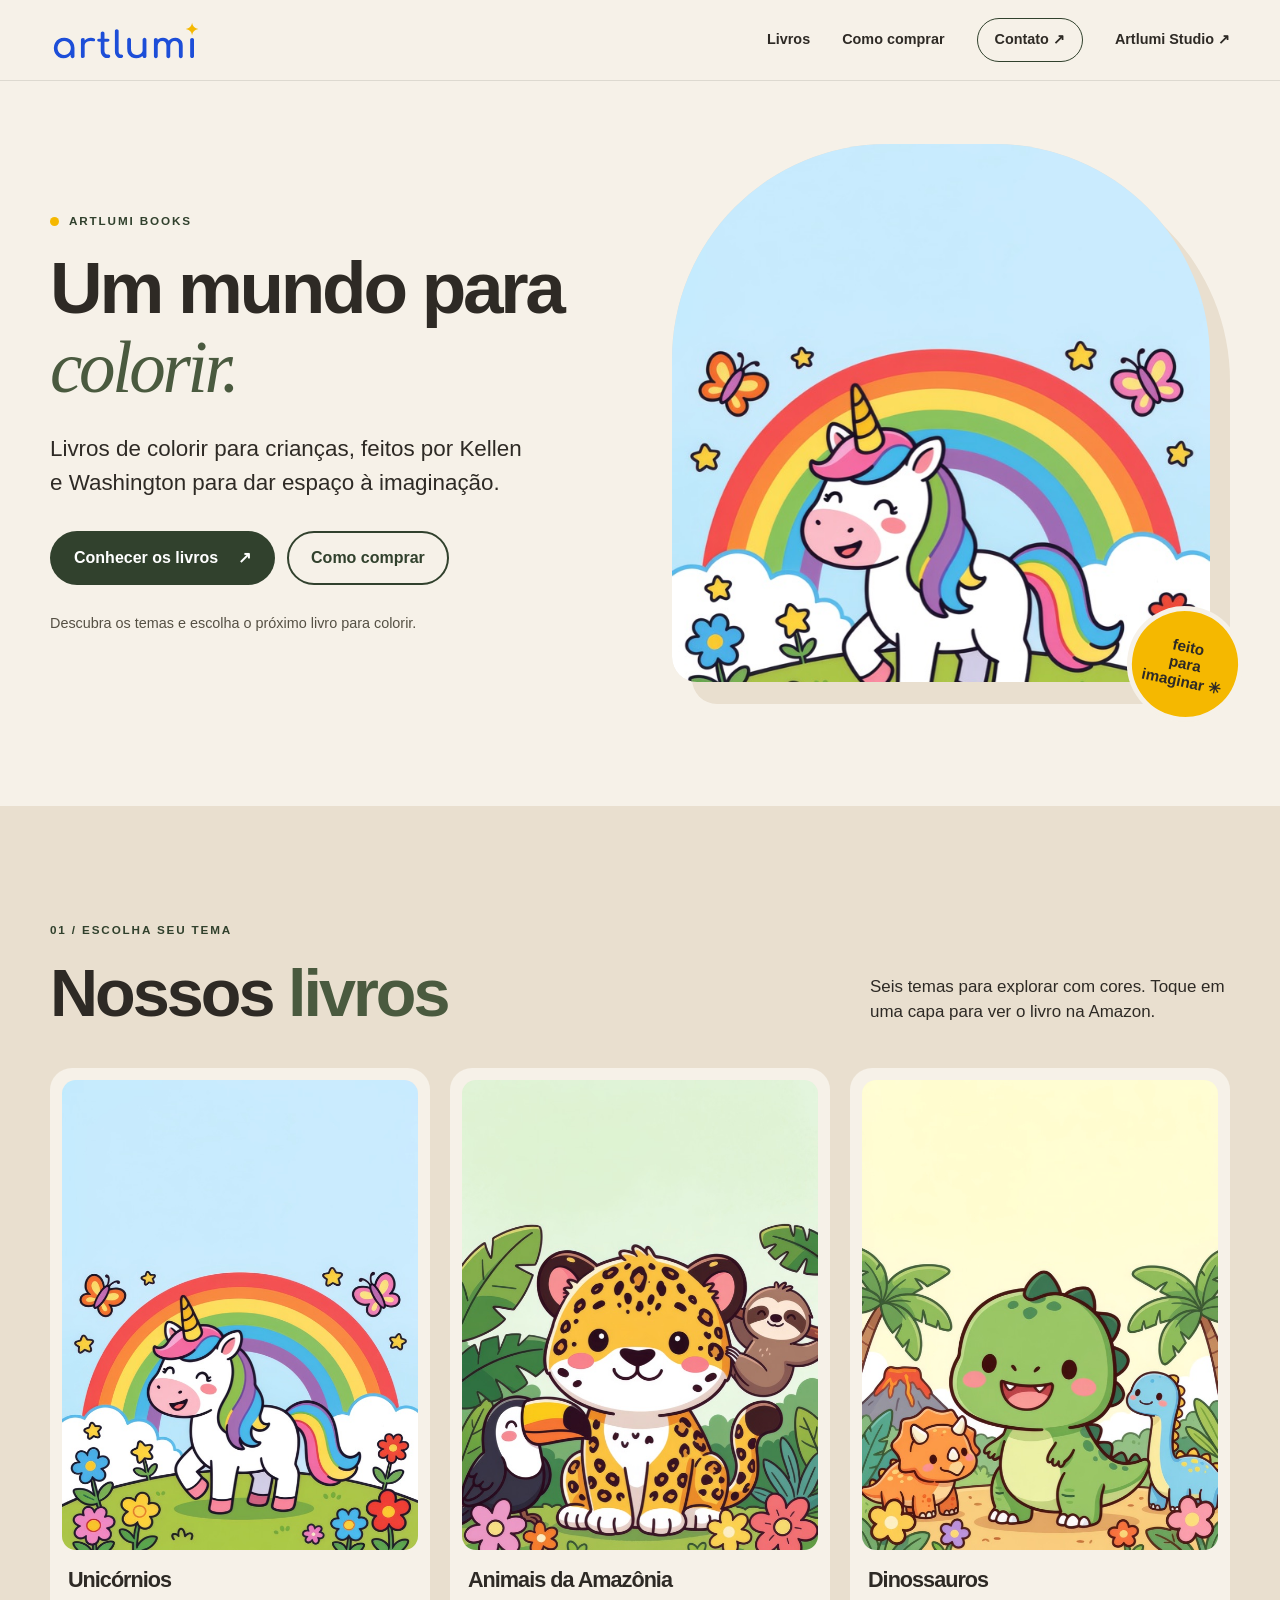
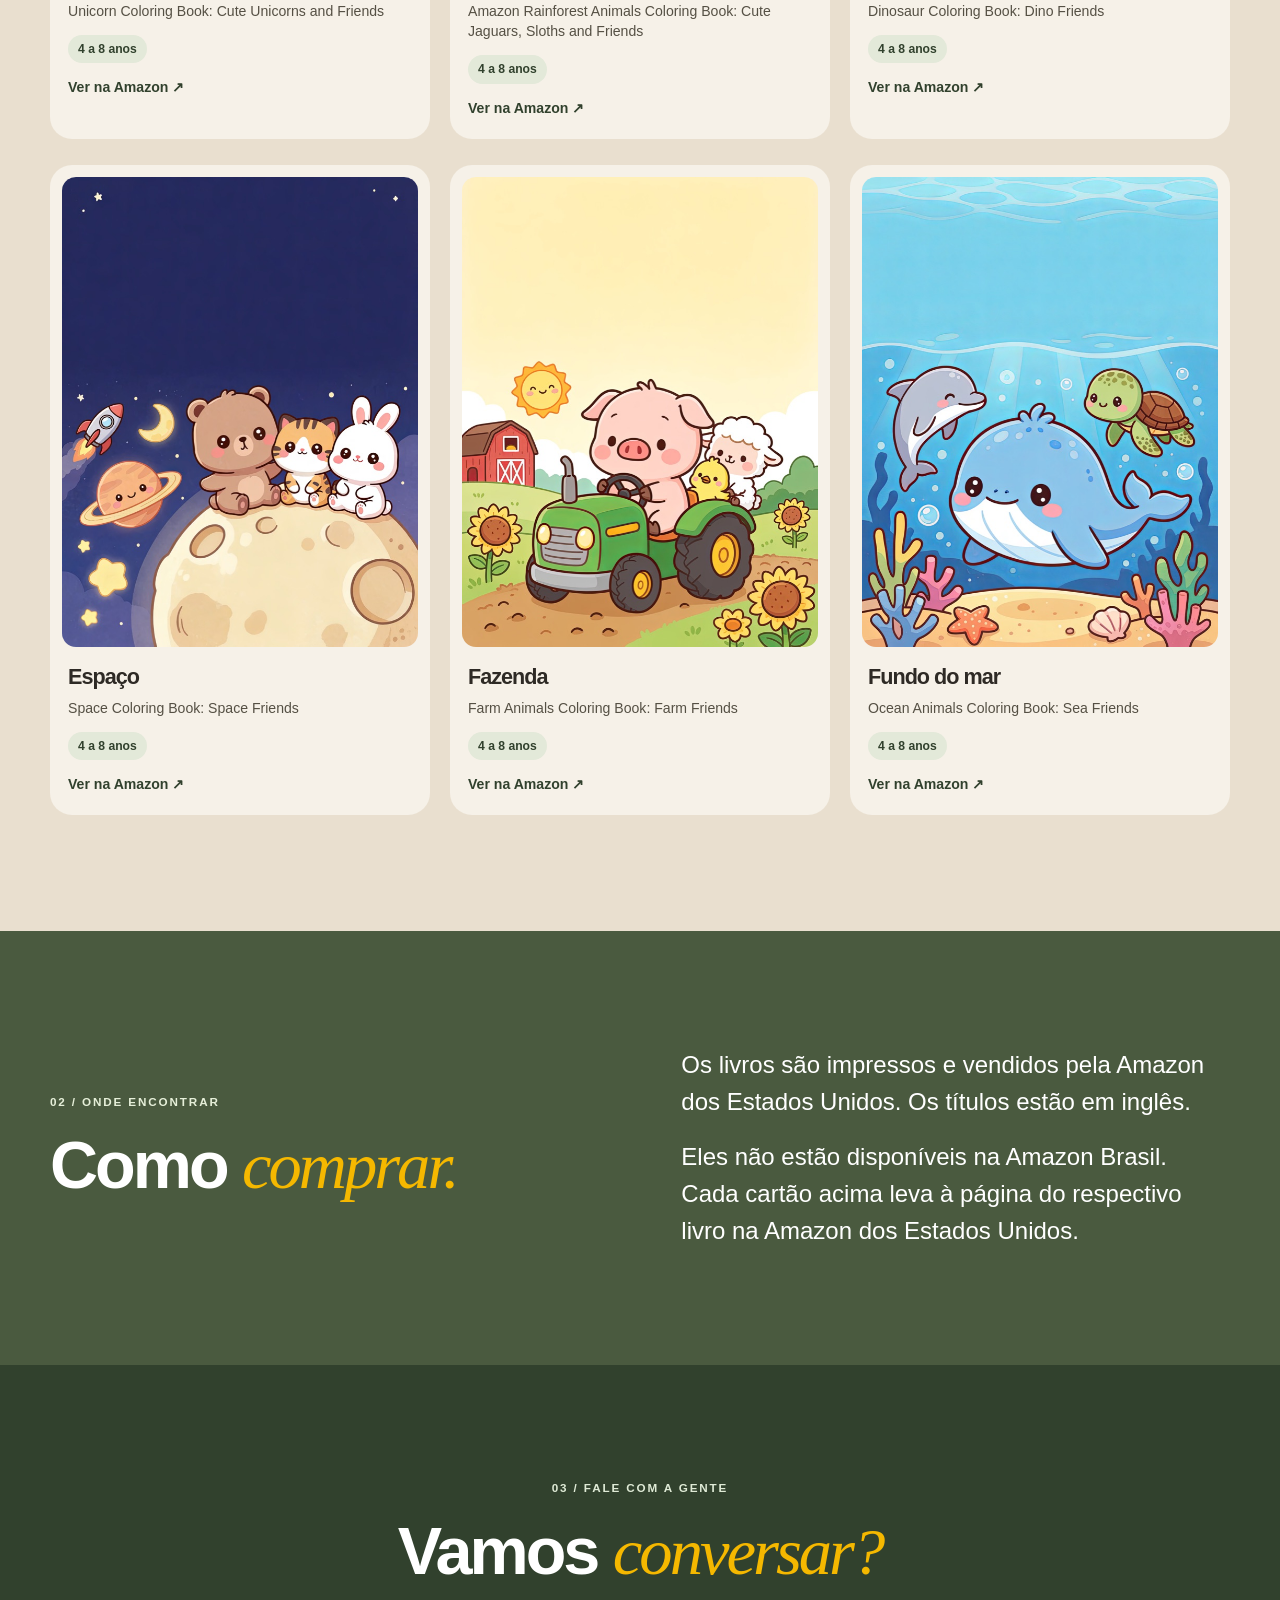
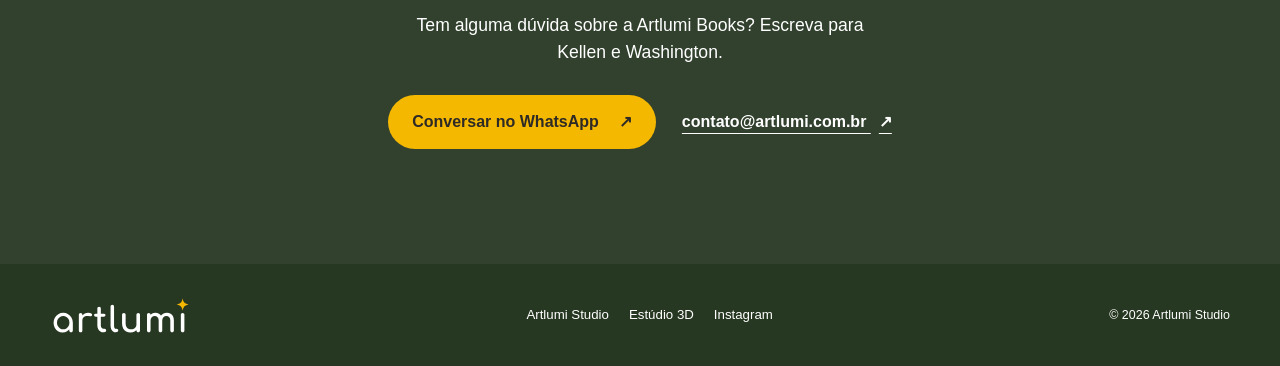
==== index.html @ a24e449c "Site book.artlumi.com.br: catálogo da Artlumi Books Co-Authored-By: Claude Opus 5.5 <noreply@anthrop" ====
<!doctype html>
<html lang="pt-BR">
  <head>
    <meta charset="utf-8">
    <meta name="viewport" content="width=device-width, initial-scale=1">
    <meta name="description" content="Conheça os seis livros de colorir infantis da Artlumi Books, criados por Kellen e Washington. Veja as capas e encontre cada livro na Amazon dos Estados Unidos.">
    <meta property="og:type" content="website">
    <meta property="og:locale" content="pt_BR">
    <meta property="og:title" content="Artlumi Books | Livros de colorir infantis">
    <meta property="og:description" content="Livros de colorir para crianças, feitos por Kellen e Washington. Conheça o catálogo da Artlumi Books.">
    <meta property="og:image" content="https://book.artlumi.com.br/assets/img/livro-unicornios.jpg">
    <meta property="og:image:alt" content="Capa do livro de colorir infantil Unicórnios">
    <meta property="og:url" content="https://book.artlumi.com.br">
    <meta name="theme-color" content="#F6F1E8">
    <title>Artlumi Books | Livros de colorir infantis</title>
    <link rel="icon" type="image/svg+xml" href="assets/img/logo-artlumi.svg">
    <link rel="stylesheet" href="assets/style.css">
    <script src="assets/site.js" defer></script>
  </head>
  <body>
    <header class="site-header">
      <div class="container header-inner">
        <a class="brand" href="#inicio" aria-label="Artlumi Books, voltar ao início">
          <img src="assets/img/logo-artlumi.svg" width="150" height="49" alt="Artlumi Studio">
        </a>
        <button class="menu-toggle" type="button" aria-controls="menu-principal" aria-expanded="false" aria-label="Abrir menu">
          <span></span><span></span><span></span>
        </button>
        <nav class="site-nav" id="menu-principal" aria-label="Navegação principal">
          <a href="#livros">Livros</a>
          <a href="#como-comprar">Como comprar</a>
          <a class="nav-contact" href="#contato">Contato <span aria-hidden="true">↗</span></a>
          <a href="https://artlumi.com.br">Artlumi Studio <span aria-hidden="true">↗</span></a>
        </nav>
      </div>
    </header>

    <main id="inicio">
      <section class="hero" aria-labelledby="titulo-principal">
        <div class="container hero-grid">
          <div class="hero-copy">
            <p class="eyebrow"><span class="eyebrow-dot" aria-hidden="true"></span> ARTLUMI BOOKS</p>
            <h1 id="titulo-principal">Um mundo para <em>colorir.</em></h1>
            <p class="hero-lead">Livros de colorir para crianças, feitos por Kellen e Washington para dar espaço à imaginação.</p>
            <div class="hero-actions">
              <a class="button button-primary" href="#livros">Conhecer os livros <span aria-hidden="true">↗</span></a>
              <a class="button button-outline" href="#como-comprar">Como comprar</a>
            </div>
            <p class="hero-note">Descubra os temas e escolha o próximo livro para colorir.</p>
          </div>
          <div class="hero-media">
            <div class="hero-image-wrap">
              <img src="assets/img/livro-unicornios.jpg" width="681" height="900" alt="Capa do livro de colorir infantil Unicórnios" fetchpriority="high">
            </div>
            <span class="media-sticker" aria-hidden="true">feito<br>para<br>imaginar ✳</span>
          </div>
        </div>
      </section>

      <section class="section books-section" id="livros" aria-labelledby="titulo-livros">
        <div class="container">
          <div class="section-heading">
            <div><p class="eyebrow">01 / ESCOLHA SEU TEMA</p><h2 id="titulo-livros">Nossos <span>livros</span></h2></div>
            <p>Seis temas para explorar com cores. Toque em uma capa para ver o livro na Amazon.</p>
          </div>
          <div class="books-grid">

            <article class="book-card">
              <a href="https://www.amazon.com/dp/B0HMGH1YM7" target="_blank" rel="noopener" aria-label="Ver Unicórnios na Amazon, abre em nova aba">
                <img src="assets/img/livro-unicornios.jpg" width="681" height="900" loading="lazy" alt="Capa do livro de colorir infantil Unicórnios">
                <div class="book-caption">
                  <h3>Unicórnios</h3>
                  <p class="original-title" lang="en">Unicorn Coloring Book: Cute Unicorns and Friends</p>
                  <span class="age">4 a 8 anos</span>
                  <span class="card-link">Ver na Amazon ↗</span>
                </div>
              </a>
            </article>

            <article class="book-card">
              <a href="https://www.amazon.com/dp/B0HMG7LJPP" target="_blank" rel="noopener" aria-label="Ver Animais da Amazônia na Amazon, abre em nova aba">
                <img src="assets/img/livro-amazonia.jpg" width="681" height="900" loading="lazy" alt="Capa do livro de colorir infantil Animais da Amazônia">
                <div class="book-caption">
                  <h3>Animais da Amazônia</h3>
                  <p class="original-title" lang="en">Amazon Rainforest Animals Coloring Book: Cute Jaguars, Sloths and Friends</p>
                  <span class="age">4 a 8 anos</span>
                  <span class="card-link">Ver na Amazon ↗</span>
                </div>
              </a>
            </article>

            <article class="book-card">
              <a href="https://www.amazon.com/dp/B0HN6MXYQJ" target="_blank" rel="noopener" aria-label="Ver Dinossauros na Amazon, abre em nova aba">
                <img src="assets/img/livro-dinossauros.jpg" width="681" height="900" loading="lazy" alt="Capa do livro de colorir infantil Dinossauros">
                <div class="book-caption">
                  <h3>Dinossauros</h3>
                  <p class="original-title" lang="en">Dinosaur Coloring Book: Dino Friends</p>
                  <span class="age">4 a 8 anos</span>
                  <span class="card-link">Ver na Amazon ↗</span>
                </div>
              </a>
            </article>

            <article class="book-card">
              <a href="https://www.amazon.com/dp/B0HN6SSD6M" target="_blank" rel="noopener" aria-label="Ver Espaço na Amazon, abre em nova aba">
                <img src="assets/img/livro-espaco.jpg" width="681" height="900" loading="lazy" alt="Capa do livro de colorir infantil Espaço">
                <div class="book-caption">
                  <h3>Espaço</h3>
                  <p class="original-title" lang="en">Space Coloring Book: Space Friends</p>
                  <span class="age">4 a 8 anos</span>
                  <span class="card-link">Ver na Amazon ↗</span>
                </div>
              </a>
            </article>

            <article class="book-card">
              <a href="https://www.amazon.com/dp/B0HNQVTL9X" target="_blank" rel="noopener" aria-label="Ver Fazenda na Amazon, abre em nova aba">
                <img src="assets/img/livro-fazenda.jpg" width="681" height="900" loading="lazy" alt="Capa do livro de colorir infantil Fazenda">
                <div class="book-caption">
                  <h3>Fazenda</h3>
                  <p class="original-title" lang="en">Farm Animals Coloring Book: Farm Friends</p>
                  <span class="age">4 a 8 anos</span>
                  <span class="card-link">Ver na Amazon ↗</span>
                </div>
              </a>
            </article>

            <article class="book-card">
              <a href="https://www.amazon.com/dp/B0HNRJCL51" target="_blank" rel="noopener" aria-label="Ver Fundo do mar na Amazon, abre em nova aba">
                <img src="assets/img/livro-oceano.jpg" width="681" height="900" loading="lazy" alt="Capa do livro de colorir infantil Fundo do mar">
                <div class="book-caption">
                  <h3>Fundo do mar</h3>
                  <p class="original-title" lang="en">Ocean Animals Coloring Book: Sea Friends</p>
                  <span class="age">4 a 8 anos</span>
                  <span class="card-link">Ver na Amazon ↗</span>
                </div>
              </a>
            </article>
          </div>
        </div>
      </section>

      <section class="section buy-section" id="como-comprar" aria-labelledby="titulo-comprar">
        <div class="container buy-grid">
          <div><p class="eyebrow">02 / ONDE ENCONTRAR</p><h2 id="titulo-comprar">Como <em>comprar.</em></h2></div>
          <div class="buy-copy">
            <p>Os livros são impressos e vendidos pela Amazon dos Estados Unidos. Os títulos estão em inglês.</p>
            <p>Eles não estão disponíveis na Amazon Brasil. Cada cartão acima leva à página do respectivo livro na Amazon dos Estados Unidos.</p>
          </div>
        </div>
      </section>

      <section class="section contact-section" id="contato" aria-labelledby="titulo-contato">
        <div class="container contact-inner">
          <p class="eyebrow">03 / FALE COM A GENTE</p>
          <h2 id="titulo-contato">Vamos <em>conversar?</em></h2>
          <p>Tem alguma dúvida sobre a Artlumi Books? Escreva para Kellen e Washington.</p>
          <div class="contact-actions">
            <a class="button button-yellow" href="https://wa.me/5541991019982">Conversar no WhatsApp <span aria-hidden="true">↗</span></a>
            <a class="contact-email" href="mailto:contato@artlumi.com.br">contato@artlumi.com.br <span aria-hidden="true">↗</span></a>
          </div>
        </div>
      </section>
    </main>

    <footer class="site-footer">
      <div class="container footer-inner">
        <a href="#inicio" aria-label="Artlumi Books, voltar ao início"><img src="assets/img/logo-artlumi-branco.svg" width="150" height="49" loading="lazy" alt="Artlumi Studio"></a>
        <nav aria-label="Links do rodapé">
          <a href="https://artlumi.com.br">Artlumi Studio</a>
          <a href="https://studio.artlumi.com.br">Estúdio 3D</a>
          <a href="https://www.instagram.com/studio.artlumi/" target="_blank" rel="noopener">Instagram</a>
        </nav>
        <small>© 2026 Artlumi Studio</small>
      </div>
    </footer>
  </body>
</html>
---- assets/style.css ----
:root {
  color-scheme: light;
  --green: #4a5a3f;
  --green-dark: #31412d;
  --beige: #e9dfcf;
  --cream: #f6f1e8;
  --ink: #2e2a25;
  --blue: #1d4ed8;
  --yellow: #f5b800;
  --white: #fffdf9;
  --radius: 22px;
}
*, *::before, *::after { box-sizing: border-box; }
html { scroll-behavior: smooth; scroll-padding-top: 96px; }
body { margin: 0; padding-top: 80px; min-width: 320px; color: var(--ink); background: var(--cream); font-family: "Avenir Next", Avenir, "Segoe UI", sans-serif; line-height: 1.5; }
img { display: block; max-width: 100%; }
a { color: inherit; }
button { font: inherit; }
:focus-visible { outline: 3px solid var(--blue); outline-offset: 4px; }
.container { width: min(100% - 48px, 1180px); margin-inline: auto; }
.section { padding-block: clamp(72px, 9vw, 128px); }
.eyebrow { margin: 0 0 20px; color: var(--green-dark); font-size: .73rem; font-weight: 800; letter-spacing: .16em; line-height: 1.4; }
h1, h2, h3, p { overflow-wrap: break-word; }
h1, h2, h3 { margin-top: 0; line-height: 1.08; letter-spacing: -.045em; }
h1, h2 { font-weight: 800; }
h2 { margin-bottom: 0; font-size: clamp(2.65rem, 5.2vw, 5rem); }
em { font-family: Georgia, serif; font-weight: 400; }
.button { display: inline-flex; align-items: center; justify-content: center; gap: 20px; min-height: 52px; padding: 13px 22px; border: 2px solid transparent; border-radius: 999px; font-weight: 800; text-decoration: none; text-align: center; transition: transform .2s ease, background-color .2s ease; }
.button:hover { transform: translateY(-3px); }
.button-primary { color: #fff; background: var(--green-dark); }
.button-primary:hover { background: #263722; }
.button-outline { border-color: var(--green-dark); color: var(--green-dark); }
.button-outline:hover { background: var(--beige); }
.button-yellow { color: var(--ink); background: var(--yellow); }
.button-yellow:hover { background: #ffd04b; }

.site-header { position: fixed; z-index: 20; top: 0; right: 0; left: 0; border-bottom: 1px solid rgba(46,42,37,.12); background: rgba(246,241,232,.97); }
.header-inner { display: flex; align-items: center; justify-content: space-between; min-height: 80px; gap: 20px; }
.brand { display: inline-flex; flex: none; align-items: center; }
.brand img { width: 150px; height: auto; }
.site-nav { display: flex; align-items: center; gap: clamp(16px, 2.5vw, 34px); }
.site-nav a { font-size: .9rem; font-weight: 700; text-decoration: none; }
.site-nav a:hover, .site-footer a:hover { text-decoration: underline; text-underline-offset: 5px; }
.site-nav .nav-contact { padding: 10px 17px; border: 1px solid var(--green-dark); border-radius: 999px; }
.menu-toggle { display: none; }

.hero { overflow: hidden; padding-block: clamp(38px, 5vw, 72px) clamp(72px, 8vw, 120px); }
.hero-grid { display: grid; grid-template-columns: minmax(0, 1fr) minmax(0, 1fr); align-items: center; gap: clamp(30px, 5vw, 72px); }
.hero-copy { padding-block: 20px; }
.hero .eyebrow { display: flex; align-items: center; gap: 10px; }
.eyebrow-dot { flex: none; width: 9px; height: 9px; border-radius: 50%; background: var(--yellow); }
.hero h1 { max-width: 680px; margin-bottom: 24px; font-size: clamp(3.3rem, 5.7vw, 5.7rem); }
.hero h1 em { color: var(--green); }
.hero-lead { max-width: 480px; margin: 0 0 32px; font-size: clamp(1.1rem, 1.8vw, 1.4rem); line-height: 1.5; }
.hero-actions { display: flex; flex-wrap: wrap; gap: 12px; }
.hero-note { margin: 28px 0 0; color: #555044; font-size: .9rem; }
.hero-media { position: relative; min-width: 0; padding: 0 20px 22px 0; }
.hero-image-wrap { overflow: hidden; aspect-ratio: 1 / 1; border-radius: 40% 40% 25px 25px; background: var(--beige); box-shadow: 20px 22px 0 var(--beige); }
.hero-image-wrap img { width: 100%; height: 100%; object-fit: cover; }
.media-sticker { position: absolute; right: -13px; bottom: -18px; display: grid; place-items: center; width: 116px; height: 116px; border: 5px solid var(--cream); border-radius: 50%; color: var(--ink); background: var(--yellow); font-size: .95rem; font-weight: 800; line-height: 1.12; text-align: center; transform: rotate(12deg); }

.books-section { background: var(--beige); }
.section-heading { display: flex; align-items: end; justify-content: space-between; gap: 30px; margin-bottom: 38px; }
.section-heading h2 span { color: var(--green); }
.section-heading > p { max-width: 360px; margin: 0 0 5px; font-size: 1.06rem; }
.books-grid { display: grid; grid-template-columns: repeat(3, minmax(0, 1fr)); gap: 26px 20px; }
.book-card { min-width: 0; margin: 0; }
.book-card a { display: block; height: 100%; padding: 12px 12px 20px; border-radius: var(--radius); background: var(--cream); text-decoration: none; transition: transform .2s ease, box-shadow .2s ease; }
.book-card a:hover { transform: translateY(-4px); box-shadow: 0 14px 26px rgba(46,42,37,.12); }
.book-card img { width: 100%; height: auto; aspect-ratio: 681 / 900; border-radius: 14px; object-fit: cover; }
.book-card .book-caption { padding: 18px 6px 0; }
.book-card h3 { margin-bottom: 9px; font-size: 1.35rem; }
.book-card .original-title { margin: 0 0 14px; color: #555044; font-size: .88rem; line-height: 1.45; }
.book-card .age { display: inline-block; padding: 5px 10px; border-radius: 999px; color: var(--green-dark); background: #e3e9d9; font-size: .76rem; font-weight: 800; }
.book-card .card-link { display: block; margin-top: 14px; color: var(--green-dark); font-size: .88rem; font-weight: 800; }

.buy-section { color: #fff; background: var(--green); }
.buy-grid { display: grid; grid-template-columns: minmax(0, 1fr) minmax(0, 1fr); align-items: center; gap: 7%; }
.buy-section .eyebrow { color: #e6efd9; }
.buy-section h2 em { color: var(--yellow); }
.buy-copy { max-width: 540px; font-size: clamp(1.16rem, 2vw, 1.5rem); line-height: 1.55; }
.buy-copy p { margin: 0 0 18px; }
.buy-copy p:last-child { margin-bottom: 0; }

.contact-section { color: #fff; background: var(--green-dark); text-align: center; }
.contact-inner { display: flex; flex-direction: column; align-items: center; }
.contact-section .eyebrow { color: #dfead6; }
.contact-section h2 em { color: var(--yellow); }
.contact-inner > p:not(.eyebrow) { max-width: 490px; margin: 24px 0 30px; font-size: 1.1rem; }
.contact-actions { display: flex; flex-wrap: wrap; align-items: center; justify-content: center; gap: 18px 26px; }
.contact-email { color: #fff; font-weight: 800; text-decoration-thickness: 1px; text-underline-offset: 6px; overflow-wrap: anywhere; }
.contact-email span { margin-left: 8px; }
.site-footer { padding-block: 28px; color: #fff; background: #263722; }
.footer-inner { display: flex; align-items: center; justify-content: space-between; gap: 24px; }
.footer-inner img { width: 140px; height: auto; }
.site-footer nav { display: flex; flex-wrap: wrap; gap: 12px 20px; }
.site-footer a { font-size: .83rem; text-decoration: none; }
.site-footer small { white-space: nowrap; font-size: .78rem; }

.not-found { min-height: calc(100vh - 80px); display: grid; place-items: center; text-align: center; }
.not-found h1 { margin-bottom: 18px; font-size: clamp(3rem, 8vw, 5rem); }
.not-found p { margin-bottom: 28px; }

@media (max-width: 900px) {
  .books-grid { grid-template-columns: repeat(2, minmax(0, 1fr)); }
  .footer-inner { flex-wrap: wrap; }
}
@media (max-width: 720px) {
  html { scroll-padding-top: 76px; }
  body { padding-top: 68px; }
  .container { width: min(100% - 32px, 1180px); }
  .header-inner { min-height: 68px; }
  .brand img { width: 124px; }
  .menu-toggle { display: flex; flex-direction: column; align-items: center; justify-content: center; gap: 5px; width: 44px; height: 44px; border: 1px solid var(--green-dark); border-radius: 50%; color: var(--green-dark); background: transparent; cursor: pointer; }
  .menu-toggle span { display: block; width: 18px; height: 2px; border-radius: 2px; background: currentColor; }
  .site-nav { position: absolute; top: 68px; right: 0; left: 0; display: none; flex-direction: column; align-items: stretch; gap: 0; padding: 12px 16px 20px; border-bottom: 1px solid rgba(46,42,37,.12); background: var(--cream); box-shadow: 0 12px 22px rgba(46,42,37,.1); }
  .site-nav.is-open { display: flex; }
  .site-nav a { padding: 12px 8px; }
  .site-nav .nav-contact { margin-top: 5px; padding: 12px; text-align: center; }
  .hero { padding-block: 34px 82px; }
  .hero-grid, .buy-grid { grid-template-columns: 1fr; gap: 30px; }
  .hero-copy { padding: 0; }
  .hero h1 { margin-bottom: 18px; font-size: clamp(3rem, 12vw, 5rem); }
  .hero-lead { margin-bottom: 24px; }
  .hero-note { margin-top: 20px; }
  .hero-media { width: min(100% - 12px, 500px); margin-inline: auto; }
  .media-sticker { right: -8px; bottom: -22px; width: 90px; height: 90px; font-size: .73rem; }
  .section-heading { align-items: start; flex-direction: column; gap: 18px; margin-bottom: 28px; }
  .section-heading > p { max-width: 550px; }
}
@media (max-width: 520px) {
  .section { padding-block: 72px; }
  .books-grid { grid-template-columns: 1fr; gap: 18px; }
  .hero-actions .button { width: 100%; }
  .contact-actions { flex-direction: column; }
  .footer-inner { flex-direction: column; align-items: flex-start; }
  .site-footer nav { gap: 12px 16px; }
}
@media (prefers-reduced-motion: reduce) {
  html { scroll-behavior: auto; }
  *, *::before, *::after { transition-duration: .01ms !important; }
}
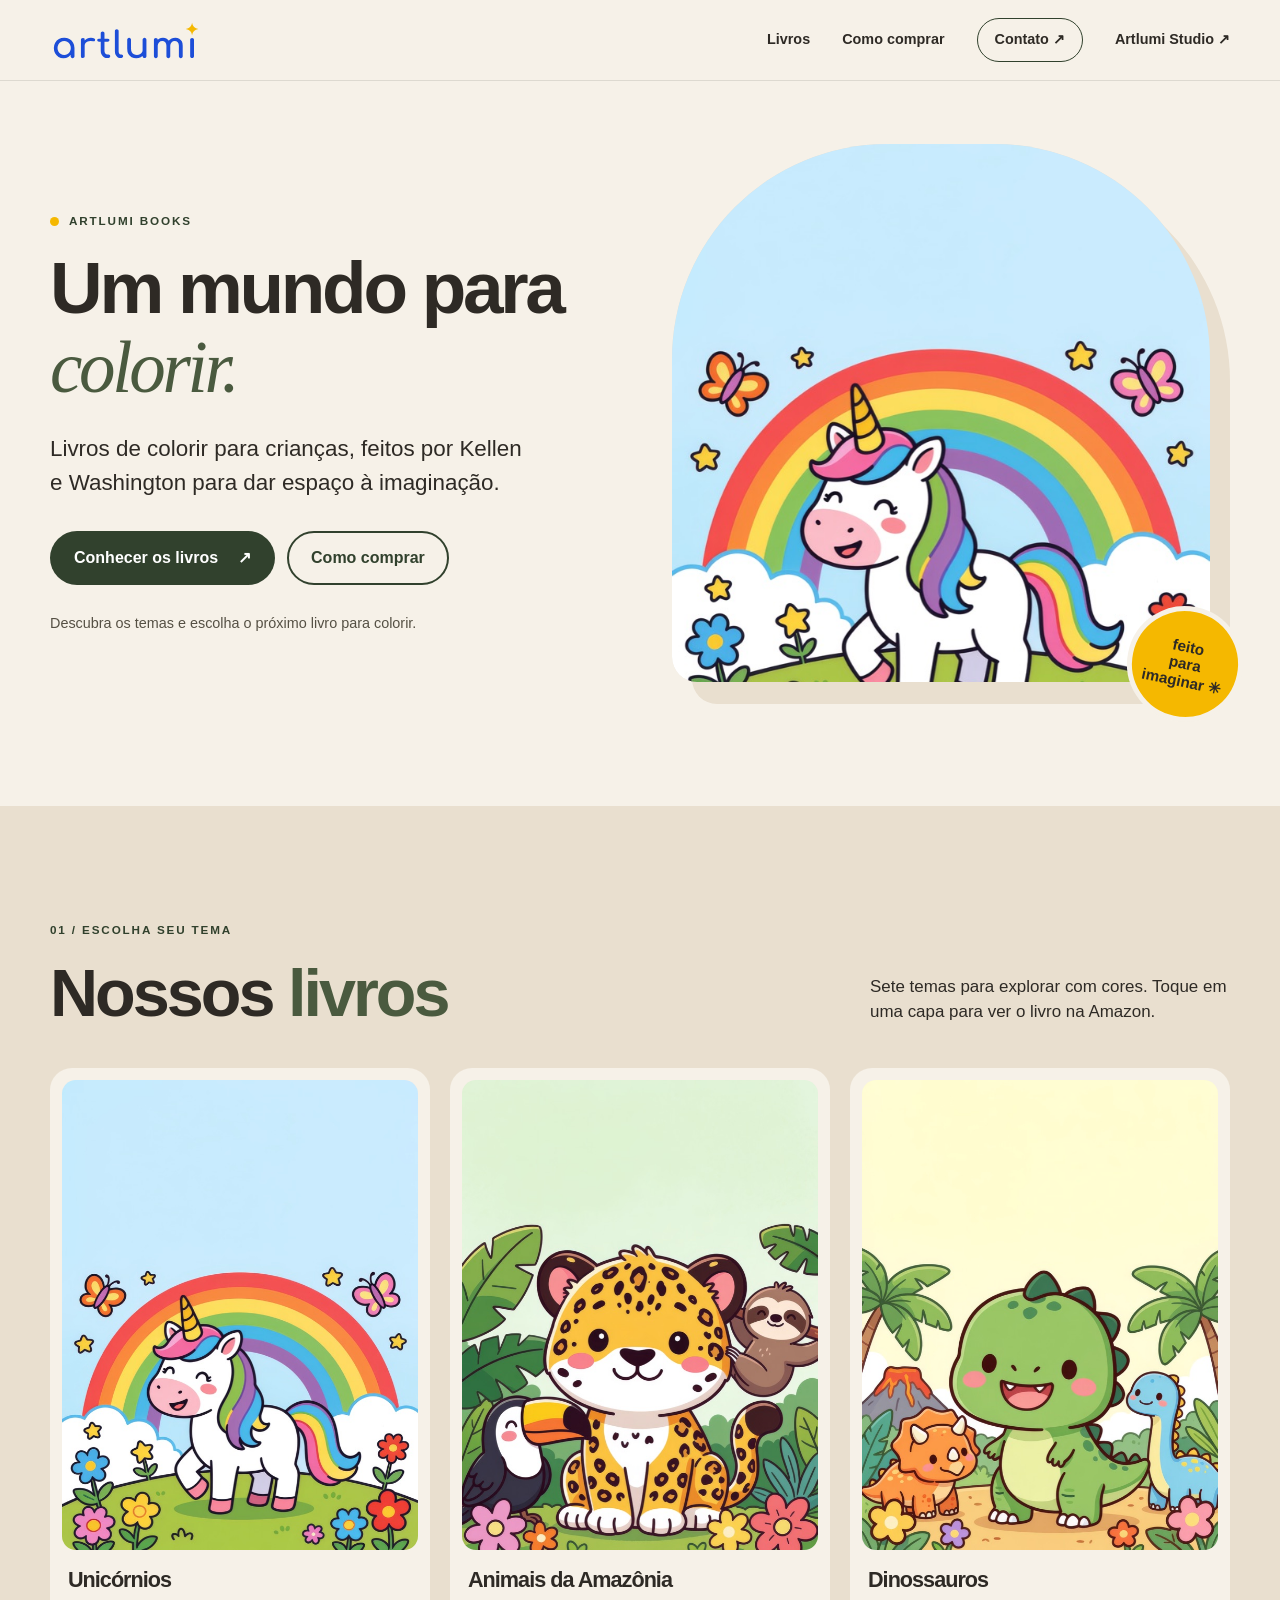
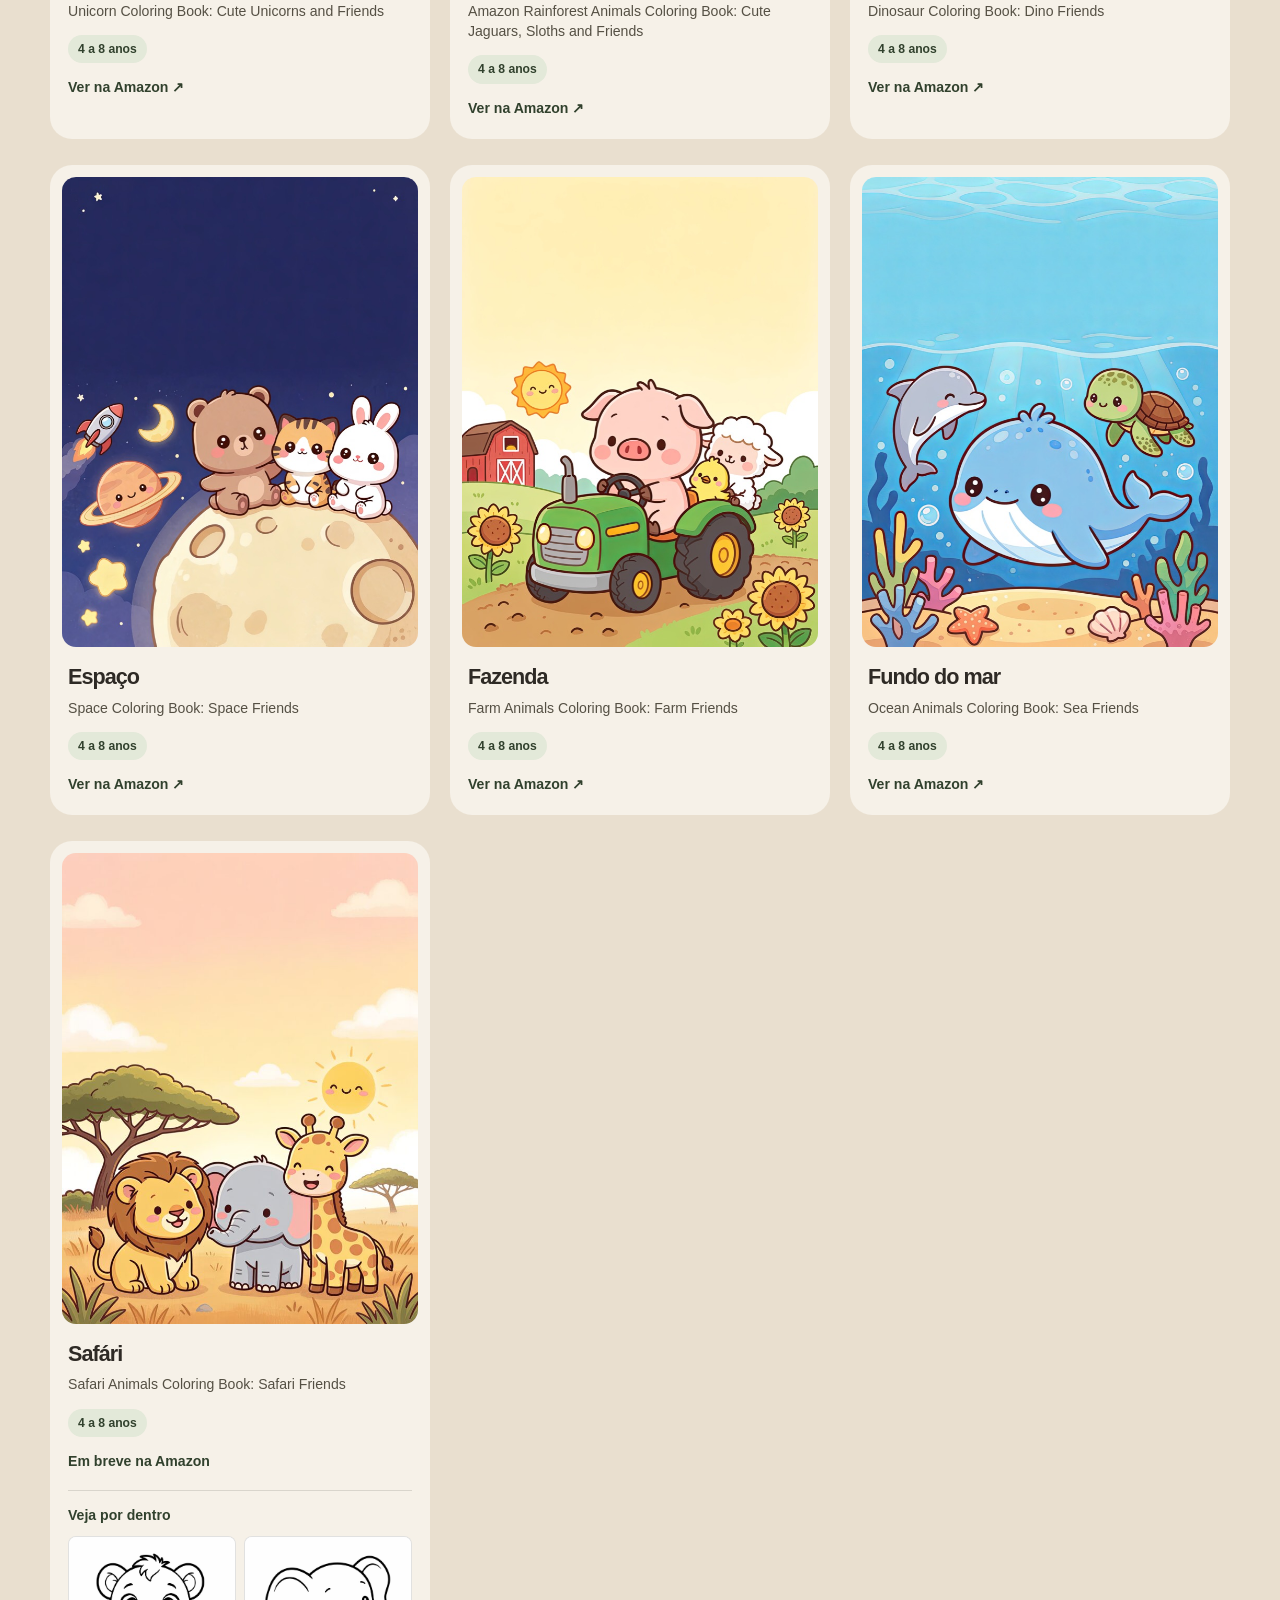
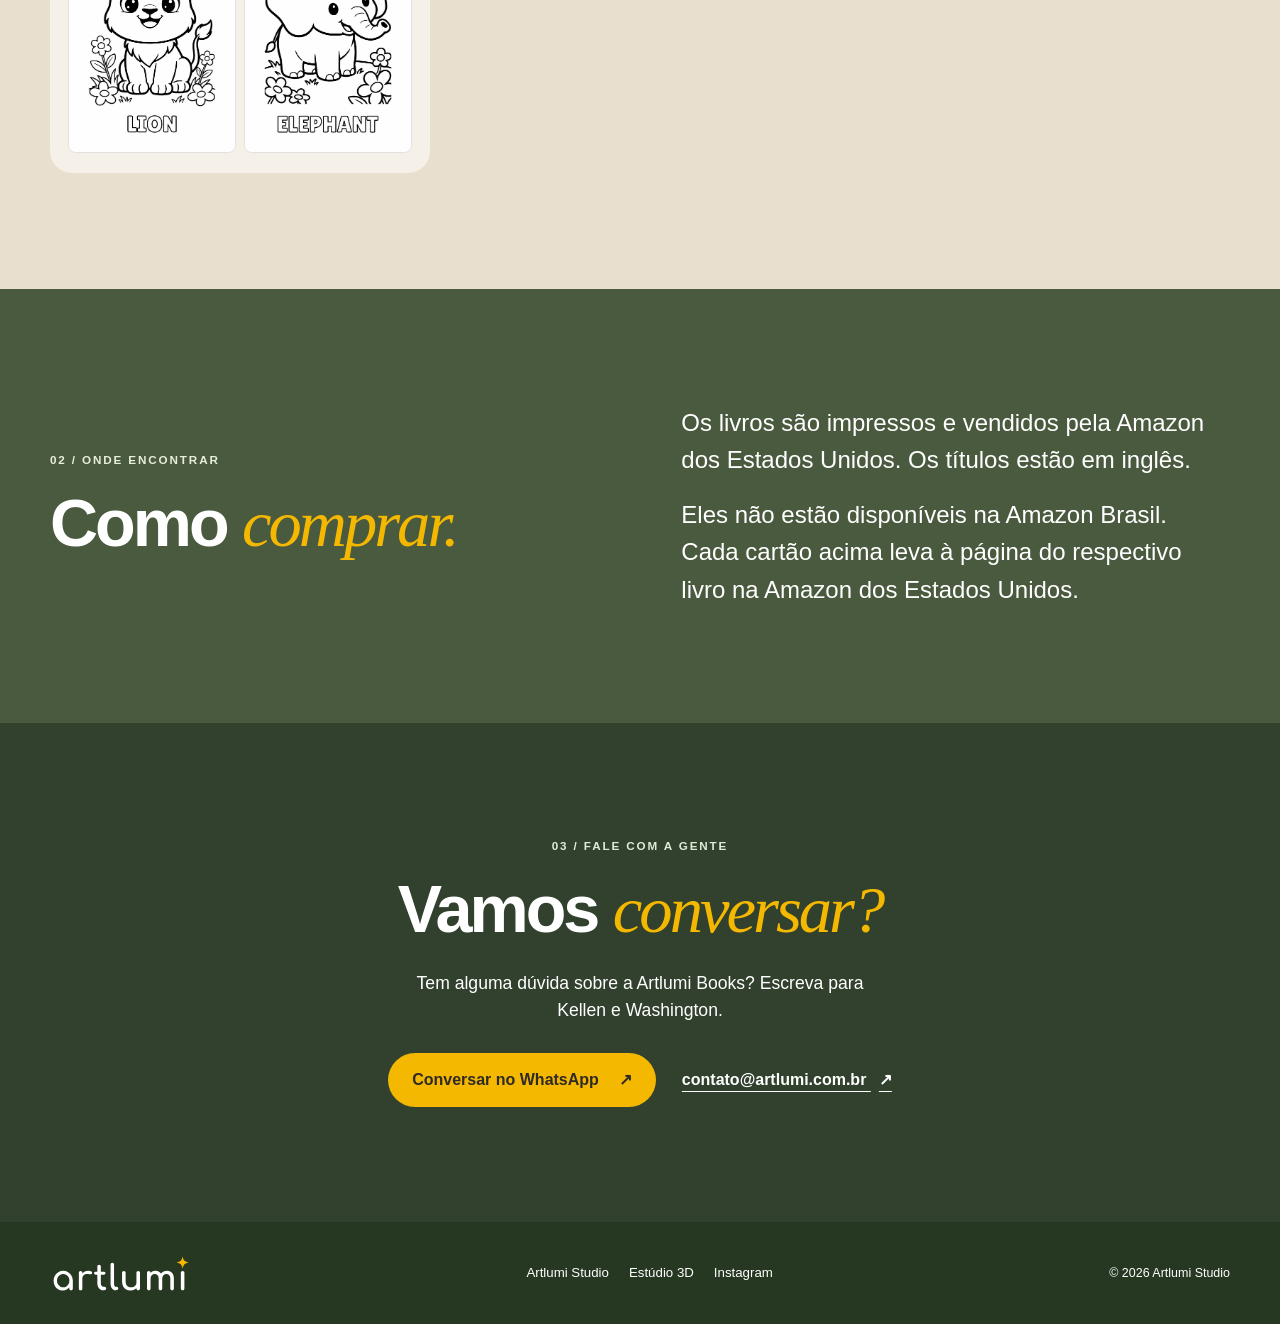
==== commit c2122710: "Livro Safári no catálogo com as duas primeiras páginas Co-Authored-By: Claude Opus 5.5 <noreply@anth" ====
--- a/index.html
+++ b/index.html
@@ -3,7 +3,7 @@
   <head>
     <meta charset="utf-8">
     <meta name="viewport" content="width=device-width, initial-scale=1">
-    <meta name="description" content="Conheça os seis livros de colorir infantis da Artlumi Books, criados por Kellen e Washington. Veja as capas e encontre cada livro na Amazon dos Estados Unidos.">
+    <meta name="description" content="Conheça os sete livros de colorir infantis da Artlumi Books, criados por Kellen e Washington. Veja as capas e encontre cada livro na Amazon dos Estados Unidos.">
     <meta property="og:type" content="website">
     <meta property="og:locale" content="pt_BR">
     <meta property="og:title" content="Artlumi Books | Livros de colorir infantis">
@@ -61,7 +61,7 @@
         <div class="container">
           <div class="section-heading">
             <div><p class="eyebrow">01 / ESCOLHA SEU TEMA</p><h2 id="titulo-livros">Nossos <span>livros</span></h2></div>
-            <p>Seis temas para explorar com cores. Toque em uma capa para ver o livro na Amazon.</p>
+            <p>Sete temas para explorar com cores. Toque em uma capa para ver o livro na Amazon.</p>
           </div>
           <div class="books-grid">
 
@@ -136,6 +136,24 @@
                 </div>
               </a>
             </article>
+            <article class="book-card">
+              <div class="book-card-static">
+                <img src="assets/img/livro-safari.jpg" width="681" height="900" loading="lazy" alt="Capa do livro de colorir infantil Safári">
+                <div class="book-caption">
+                  <h3>Safári</h3>
+                  <p class="original-title" lang="en">Safari Animals Coloring Book: Safari Friends</p>
+                  <span class="age">4 a 8 anos</span>
+                  <span class="card-link">Em breve na Amazon</span>
+                </div>
+                <div class="book-preview">
+                  <p>Veja por dentro</p>
+                  <div class="book-preview-pages">
+                    <img src="assets/img/safari-pagina-1.jpg" width="935" height="1210" loading="lazy" alt="Primeira página para colorir do livro Safári: filhote de leão com o nome LION">
+                    <img src="assets/img/safari-pagina-2.jpg" width="935" height="1210" loading="lazy" alt="Segunda página para colorir do livro Safári: elefante com o nome ELEPHANT">
+                  </div>
+                </div>
+              </div>
+            </article>
           </div>
         </div>
       </section>
--- a/assets/style.css
+++ b/assets/style.css
@@ -65,7 +65,7 @@
 .section-heading > p { max-width: 360px; margin: 0 0 5px; font-size: 1.06rem; }
 .books-grid { display: grid; grid-template-columns: repeat(3, minmax(0, 1fr)); gap: 26px 20px; }
 .book-card { min-width: 0; margin: 0; }
-.book-card a { display: block; height: 100%; padding: 12px 12px 20px; border-radius: var(--radius); background: var(--cream); text-decoration: none; transition: transform .2s ease, box-shadow .2s ease; }
+.book-card a, .book-card-static { display: block; height: 100%; padding: 12px 12px 20px; border-radius: var(--radius); background: var(--cream); text-decoration: none; transition: transform .2s ease, box-shadow .2s ease; }
 .book-card a:hover { transform: translateY(-4px); box-shadow: 0 14px 26px rgba(46,42,37,.12); }
 .book-card img { width: 100%; height: auto; aspect-ratio: 681 / 900; border-radius: 14px; object-fit: cover; }
 .book-card .book-caption { padding: 18px 6px 0; }
@@ -73,6 +73,11 @@
 .book-card .original-title { margin: 0 0 14px; color: #555044; font-size: .88rem; line-height: 1.45; }
 .book-card .age { display: inline-block; padding: 5px 10px; border-radius: 999px; color: var(--green-dark); background: #e3e9d9; font-size: .76rem; font-weight: 800; }
 .book-card .card-link { display: block; margin-top: 14px; color: var(--green-dark); font-size: .88rem; font-weight: 800; }
+
+.book-preview { margin: 18px 6px 0; padding-top: 14px; border-top: 1px solid rgba(46,42,37,.14); }
+.book-preview p { margin: 0 0 10px; color: var(--green-dark); font-size: .88rem; font-weight: 800; }
+.book-preview-pages { display: grid; grid-template-columns: repeat(2, minmax(0, 1fr)); gap: 8px; }
+.book-card .book-preview-pages img { aspect-ratio: 935 / 1210; border: 1px solid rgba(46,42,37,.14); border-radius: 8px; background: #fff; }
 
 .buy-section { color: #fff; background: var(--green); }
 .buy-grid { display: grid; grid-template-columns: minmax(0, 1fr) minmax(0, 1fr); align-items: center; gap: 7%; }
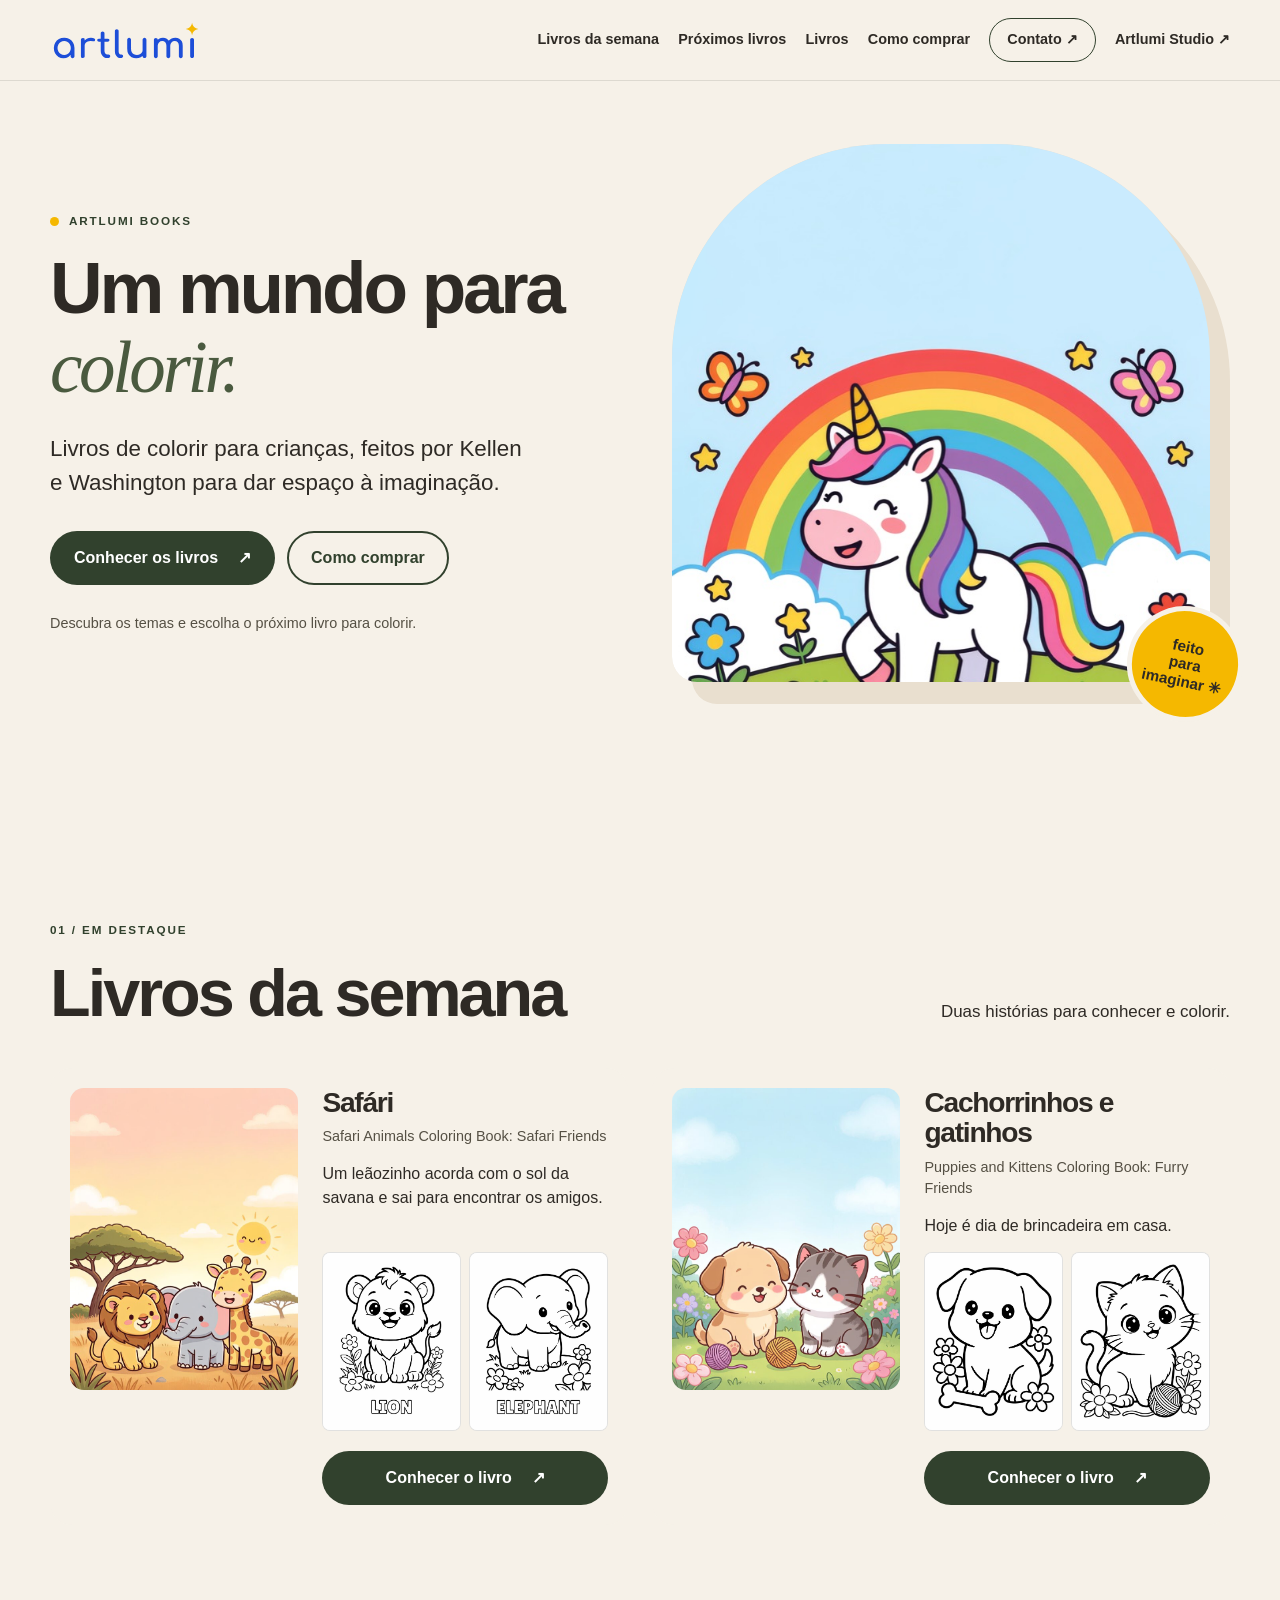
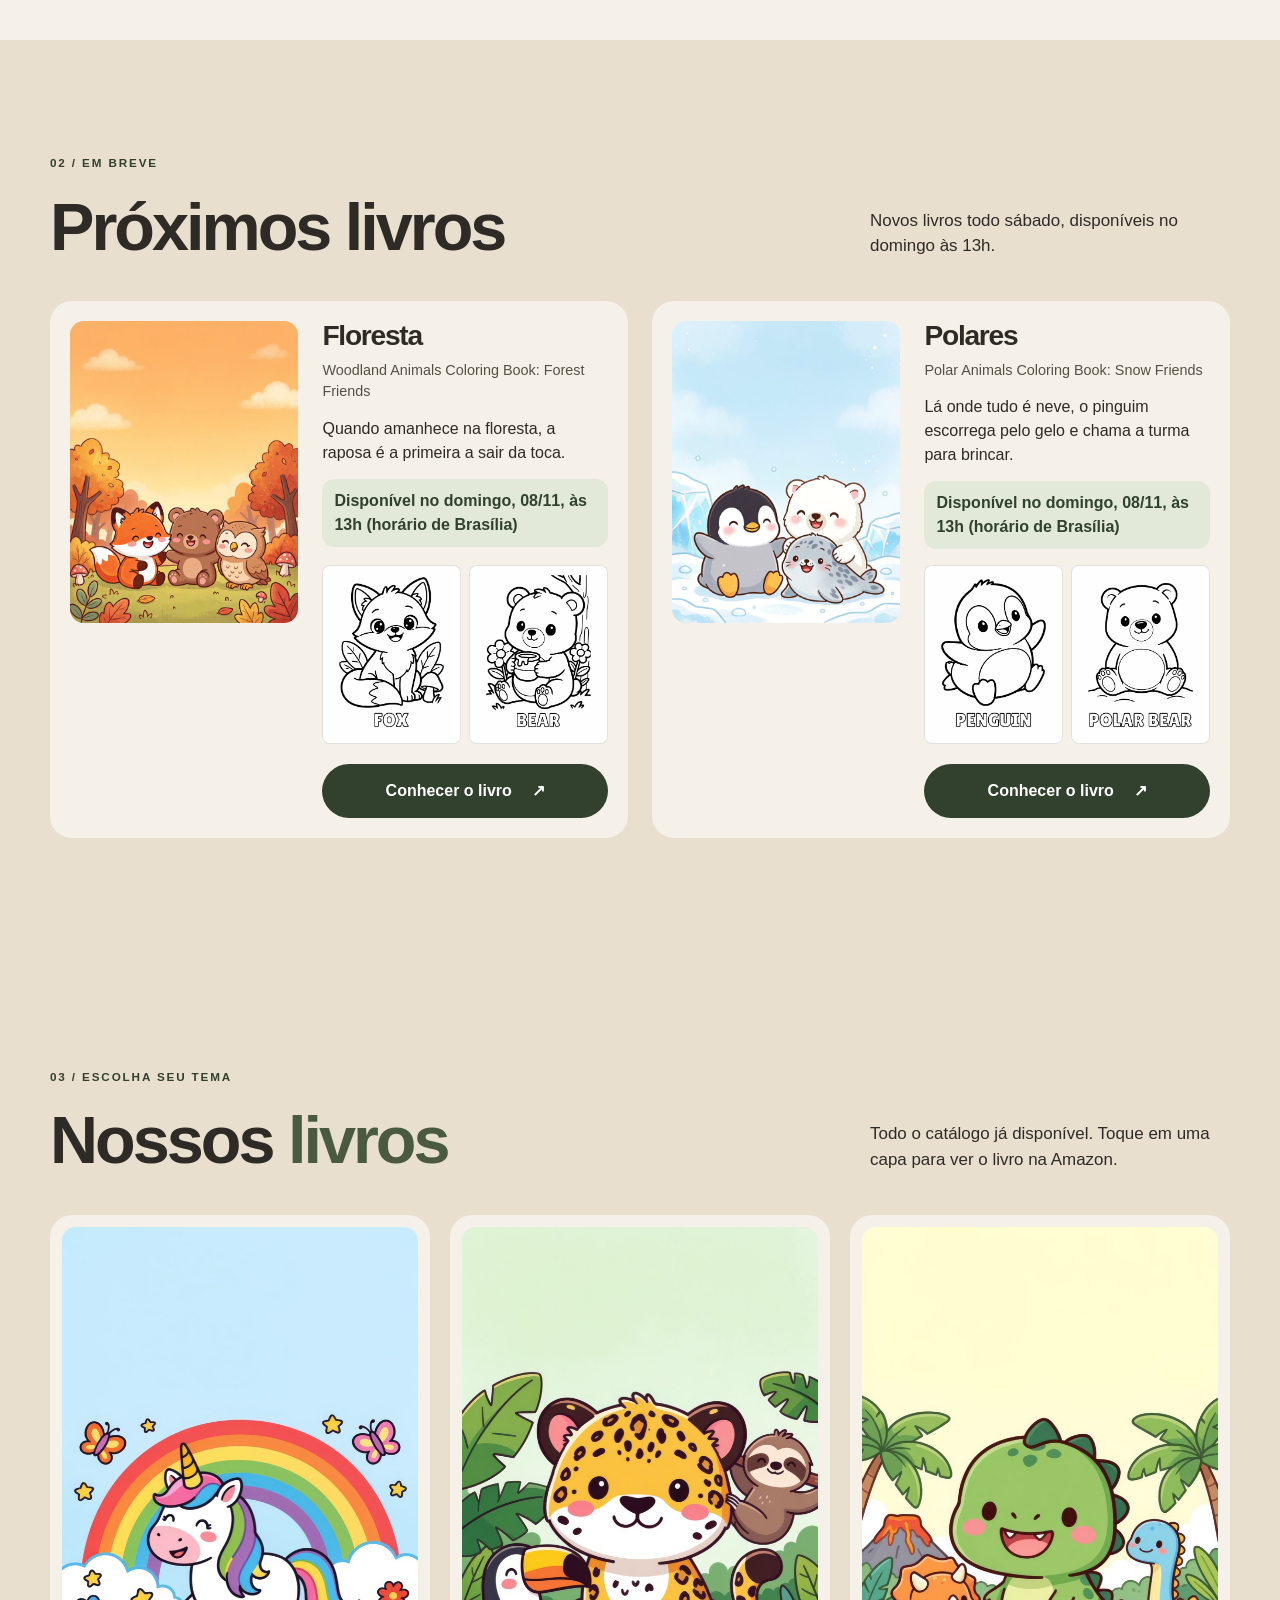
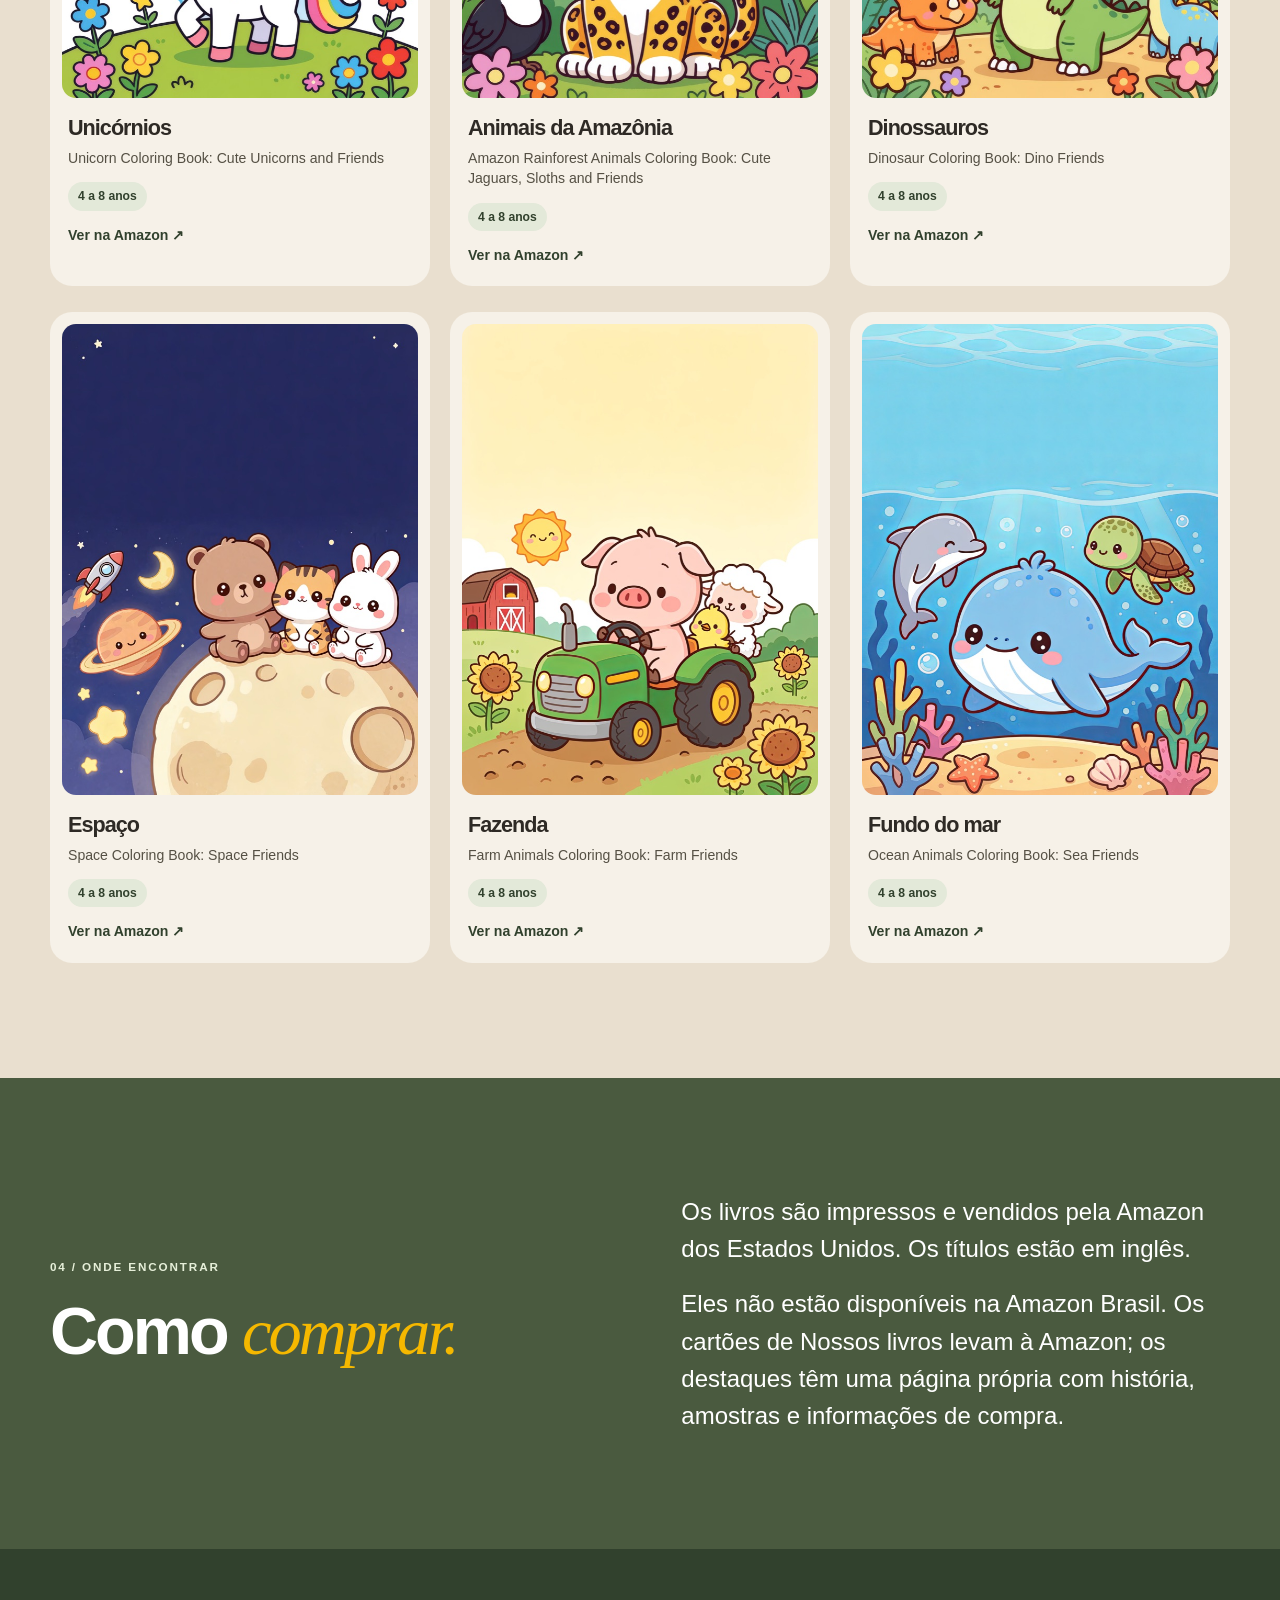
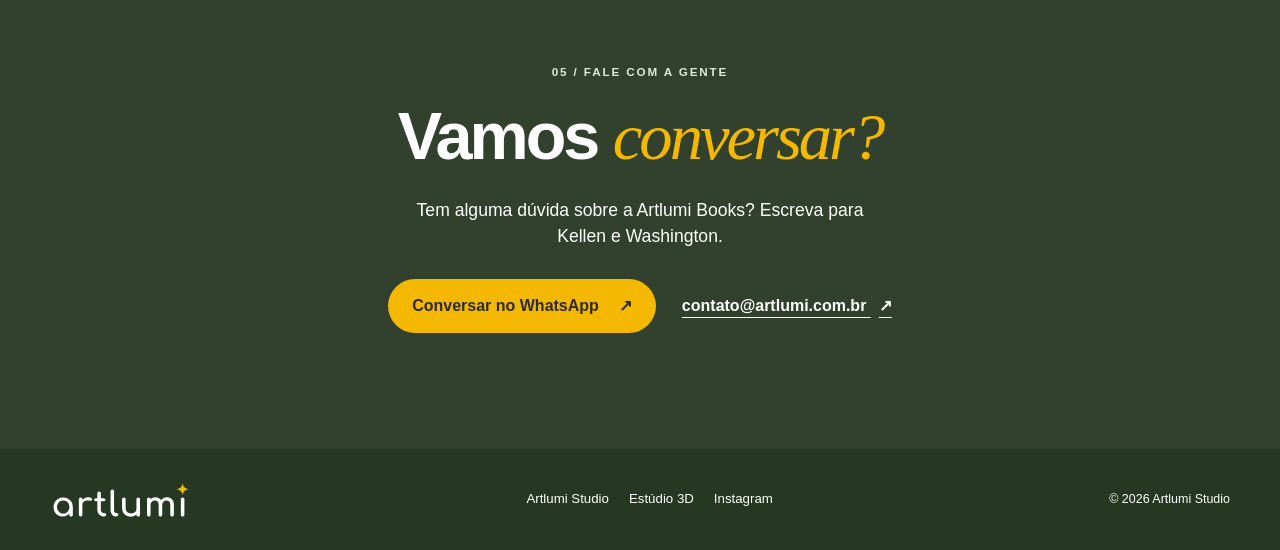
==== commit 709a5d2e: "Livros da semana, próximos livros e páginas próprias dos livros Co-Authored-By: Claude Opus 5.5 <nor" ====
--- a/index.html
+++ b/index.html
@@ -3,7 +3,7 @@
   <head>
     <meta charset="utf-8">
     <meta name="viewport" content="width=device-width, initial-scale=1">
-    <meta name="description" content="Conheça os sete livros de colorir infantis da Artlumi Books, criados por Kellen e Washington. Veja as capas e encontre cada livro na Amazon dos Estados Unidos.">
+    <meta name="description" content="Conheça os livros de colorir infantis da Artlumi Books, criados por Kellen e Washington.">
     <meta property="og:type" content="website">
     <meta property="og:locale" content="pt_BR">
     <meta property="og:title" content="Artlumi Books | Livros de colorir infantis">
@@ -27,6 +27,8 @@
           <span></span><span></span><span></span>
         </button>
         <nav class="site-nav" id="menu-principal" aria-label="Navegação principal">
+          <a href="#livros-da-semana">Livros da semana</a>
+          <a href="#proximos-livros">Próximos livros</a>
           <a href="#livros">Livros</a>
           <a href="#como-comprar">Como comprar</a>
           <a class="nav-contact" href="#contato">Contato <span aria-hidden="true">↗</span></a>
@@ -57,11 +59,97 @@
         </div>
       </section>
 
+      <section class="section featured-section" id="livros-da-semana" aria-labelledby="titulo-livros-da-semana">
+        <div class="container">
+          <div class="section-heading">
+            <div><p class="eyebrow">01 / EM DESTAQUE</p><h2 id="titulo-livros-da-semana">Livros da semana</h2></div>
+            <p>Duas histórias para conhecer e colorir.</p>
+          </div>
+          <div class="feature-grid">
+            <article class="feature-card">
+              <a href="livros/safari.html" aria-label="Conhecer o livro Safári">
+                <div class="feature-cover"><img src="assets/img/livro-safari.jpg" width="681" height="900" loading="lazy" alt="Capa do livro de colorir infantil Safári"></div>
+                <div class="feature-copy">
+                  <h3>Safári</h3>
+                  <p class="original-title" lang="en">Safari Animals Coloring Book: Safari Friends</p>
+                  <p class="feature-story">Um leãozinho acorda com o sol da savana e sai para encontrar os amigos.</p>
+
+                  <div class="feature-pages">
+                    <img src="assets/img/safari-pagina-1.jpg" width="935" height="1210" loading="lazy" alt="Primeira página para colorir do livro Safári">
+                    <img src="assets/img/safari-pagina-2.jpg" width="935" height="1210" loading="lazy" alt="Segunda página para colorir do livro Safári">
+                  </div>
+                  <span class="button button-primary">Conhecer o livro <span aria-hidden="true">↗</span></span>
+                </div>
+              </a>
+            </article>
+            <article class="feature-card">
+              <a href="livros/cachorrinhos-e-gatinhos.html" aria-label="Conhecer o livro Cachorrinhos e gatinhos">
+                <div class="feature-cover"><img src="assets/img/livro-pets.jpg" width="681" height="900" loading="lazy" alt="Capa do livro de colorir infantil Cachorrinhos e gatinhos"></div>
+                <div class="feature-copy">
+                  <h3>Cachorrinhos e gatinhos</h3>
+                  <p class="original-title" lang="en">Puppies and Kittens Coloring Book: Furry Friends</p>
+                  <p class="feature-story">Hoje é dia de brincadeira em casa.</p>
+
+                  <div class="feature-pages">
+                    <img src="assets/img/pets-pagina-1.jpg" width="935" height="1210" loading="lazy" alt="Primeira página para colorir do livro Cachorrinhos e gatinhos">
+                    <img src="assets/img/pets-pagina-2.jpg" width="935" height="1210" loading="lazy" alt="Segunda página para colorir do livro Cachorrinhos e gatinhos">
+                  </div>
+                  <span class="button button-primary">Conhecer o livro <span aria-hidden="true">↗</span></span>
+                </div>
+              </a>
+            </article>
+          </div>
+        </div>
+      </section>
+
+      <section class="section featured-section" id="proximos-livros" aria-labelledby="titulo-proximos-livros">
+        <div class="container">
+          <div class="section-heading">
+            <div><p class="eyebrow">02 / EM BREVE</p><h2 id="titulo-proximos-livros">Próximos livros</h2></div>
+            <p>Novos livros todo sábado, disponíveis no domingo às 13h.</p>
+          </div>
+          <div class="feature-grid">
+            <article class="feature-card">
+              <a href="livros/floresta.html" aria-label="Conhecer o livro Floresta">
+                <div class="feature-cover"><img src="assets/img/livro-floresta.jpg" width="681" height="900" loading="lazy" alt="Capa do livro de colorir infantil Floresta"></div>
+                <div class="feature-copy">
+                  <h3>Floresta</h3>
+                  <p class="original-title" lang="en">Woodland Animals Coloring Book: Forest Friends</p>
+                  <p class="feature-story">Quando amanhece na floresta, a raposa é a primeira a sair da toca.</p>
+                  <p class="release-date">Disponível no domingo, 08/11, às 13h (horário de Brasília)</p>
+                  <div class="feature-pages">
+                    <img src="assets/img/floresta-pagina-1.jpg" width="935" height="1210" loading="lazy" alt="Primeira página para colorir do livro Floresta">
+                    <img src="assets/img/floresta-pagina-2.jpg" width="935" height="1210" loading="lazy" alt="Segunda página para colorir do livro Floresta">
+                  </div>
+                  <span class="button button-primary">Conhecer o livro <span aria-hidden="true">↗</span></span>
+                </div>
+              </a>
+            </article>
+            <article class="feature-card">
+              <a href="livros/polares.html" aria-label="Conhecer o livro Polares">
+                <div class="feature-cover"><img src="assets/img/livro-polares.jpg" width="681" height="900" loading="lazy" alt="Capa do livro de colorir infantil Polares"></div>
+                <div class="feature-copy">
+                  <h3>Polares</h3>
+                  <p class="original-title" lang="en">Polar Animals Coloring Book: Snow Friends</p>
+                  <p class="feature-story">Lá onde tudo é neve, o pinguim escorrega pelo gelo e chama a turma para brincar.</p>
+                  <p class="release-date">Disponível no domingo, 08/11, às 13h (horário de Brasília)</p>
+                  <div class="feature-pages">
+                    <img src="assets/img/polares-pagina-1.jpg" width="935" height="1210" loading="lazy" alt="Primeira página para colorir do livro Polares">
+                    <img src="assets/img/polares-pagina-2.jpg" width="935" height="1210" loading="lazy" alt="Segunda página para colorir do livro Polares">
+                  </div>
+                  <span class="button button-primary">Conhecer o livro <span aria-hidden="true">↗</span></span>
+                </div>
+              </a>
+            </article>
+          </div>
+        </div>
+      </section>
+
       <section class="section books-section" id="livros" aria-labelledby="titulo-livros">
         <div class="container">
           <div class="section-heading">
-            <div><p class="eyebrow">01 / ESCOLHA SEU TEMA</p><h2 id="titulo-livros">Nossos <span>livros</span></h2></div>
-            <p>Sete temas para explorar com cores. Toque em uma capa para ver o livro na Amazon.</p>
+            <div><p class="eyebrow">03 / ESCOLHA SEU TEMA</p><h2 id="titulo-livros">Nossos <span>livros</span></h2></div>
+            <p>Todo o catálogo já disponível. Toque em uma capa para ver o livro na Amazon.</p>
           </div>
           <div class="books-grid">
 
@@ -136,41 +224,23 @@
                 </div>
               </a>
             </article>
-            <article class="book-card">
-              <div class="book-card-static">
-                <img src="assets/img/livro-safari.jpg" width="681" height="900" loading="lazy" alt="Capa do livro de colorir infantil Safári">
-                <div class="book-caption">
-                  <h3>Safári</h3>
-                  <p class="original-title" lang="en">Safari Animals Coloring Book: Safari Friends</p>
-                  <span class="age">4 a 8 anos</span>
-                  <span class="card-link">Em breve na Amazon</span>
-                </div>
-                <div class="book-preview">
-                  <p>Veja por dentro</p>
-                  <div class="book-preview-pages">
-                    <img src="assets/img/safari-pagina-1.jpg" width="935" height="1210" loading="lazy" alt="Primeira página para colorir do livro Safári: filhote de leão com o nome LION">
-                    <img src="assets/img/safari-pagina-2.jpg" width="935" height="1210" loading="lazy" alt="Segunda página para colorir do livro Safári: elefante com o nome ELEPHANT">
-                  </div>
-                </div>
-              </div>
-            </article>
           </div>
         </div>
       </section>
 
       <section class="section buy-section" id="como-comprar" aria-labelledby="titulo-comprar">
         <div class="container buy-grid">
-          <div><p class="eyebrow">02 / ONDE ENCONTRAR</p><h2 id="titulo-comprar">Como <em>comprar.</em></h2></div>
+          <div><p class="eyebrow">04 / ONDE ENCONTRAR</p><h2 id="titulo-comprar">Como <em>comprar.</em></h2></div>
           <div class="buy-copy">
             <p>Os livros são impressos e vendidos pela Amazon dos Estados Unidos. Os títulos estão em inglês.</p>
-            <p>Eles não estão disponíveis na Amazon Brasil. Cada cartão acima leva à página do respectivo livro na Amazon dos Estados Unidos.</p>
+            <p>Eles não estão disponíveis na Amazon Brasil. Os cartões de Nossos livros levam à Amazon; os destaques têm uma página própria com história, amostras e informações de compra.</p>
           </div>
         </div>
       </section>
 
       <section class="section contact-section" id="contato" aria-labelledby="titulo-contato">
         <div class="container contact-inner">
-          <p class="eyebrow">03 / FALE COM A GENTE</p>
+          <p class="eyebrow">05 / FALE COM A GENTE</p>
           <h2 id="titulo-contato">Vamos <em>conversar?</em></h2>
           <p>Tem alguma dúvida sobre a Artlumi Books? Escreva para Kellen e Washington.</p>
           <div class="contact-actions">
--- a/assets/style.css
+++ b/assets/style.css
@@ -38,7 +38,7 @@
 .header-inner { display: flex; align-items: center; justify-content: space-between; min-height: 80px; gap: 20px; }
 .brand { display: inline-flex; flex: none; align-items: center; }
 .brand img { width: 150px; height: auto; }
-.site-nav { display: flex; align-items: center; gap: clamp(16px, 2.5vw, 34px); }
+.site-nav { display: flex; align-items: center; gap: clamp(10px, 1.5vw, 24px); }
 .site-nav a { font-size: .9rem; font-weight: 700; text-decoration: none; }
 .site-nav a:hover, .site-footer a:hover { text-decoration: underline; text-underline-offset: 5px; }
 .site-nav .nav-contact { padding: 10px 17px; border: 1px solid var(--green-dark); border-radius: 999px; }
@@ -60,12 +60,26 @@
 .media-sticker { position: absolute; right: -13px; bottom: -18px; display: grid; place-items: center; width: 116px; height: 116px; border: 5px solid var(--cream); border-radius: 50%; color: var(--ink); background: var(--yellow); font-size: .95rem; font-weight: 800; line-height: 1.12; text-align: center; transform: rotate(12deg); }
 
 .books-section { background: var(--beige); }
+.featured-section:nth-of-type(3) { background: var(--beige); }
 .section-heading { display: flex; align-items: end; justify-content: space-between; gap: 30px; margin-bottom: 38px; }
 .section-heading h2 span { color: var(--green); }
 .section-heading > p { max-width: 360px; margin: 0 0 5px; font-size: 1.06rem; }
+.feature-grid { display: grid; grid-template-columns: repeat(2, minmax(0, 1fr)); gap: 24px; }
+.feature-card { min-width: 0; }
+.feature-card > a { display: grid; grid-template-columns: minmax(0, .8fr) minmax(0, 1fr); gap: 24px; height: 100%; padding: 20px; border-radius: var(--radius); background: var(--cream); text-decoration: none; transition: transform .2s ease, box-shadow .2s ease; }
+.feature-card > a:hover { transform: translateY(-4px); box-shadow: 0 14px 26px rgba(46,42,37,.12); }
+.feature-cover img { width: 100%; height: auto; aspect-ratio: 681 / 900; border-radius: 14px; object-fit: cover; }
+.feature-copy { display: flex; flex-direction: column; align-items: flex-start; min-width: 0; }
+.feature-copy h3 { margin-bottom: 8px; font-size: clamp(1.55rem, 2.2vw, 2.2rem); }
+.feature-copy .original-title { margin: 0 0 14px; color: #555044; font-size: .9rem; }
+.feature-story { margin: 0 0 14px; }
+.release-date { margin: 0 0 16px; padding: 10px 12px; border-radius: 12px; color: var(--green-dark); background: #e3e9d9; font-weight: 800; }
+.feature-pages { display: grid; grid-template-columns: repeat(2, minmax(0, 1fr)); gap: 8px; width: 100%; margin: auto 0 20px; }
+.feature-pages img { width: 100%; height: auto; border: 1px solid rgba(46,42,37,.14); border-radius: 8px; background: #fff; }
+.feature-card .button { width: 100%; }
 .books-grid { display: grid; grid-template-columns: repeat(3, minmax(0, 1fr)); gap: 26px 20px; }
 .book-card { min-width: 0; margin: 0; }
-.book-card a, .book-card-static { display: block; height: 100%; padding: 12px 12px 20px; border-radius: var(--radius); background: var(--cream); text-decoration: none; transition: transform .2s ease, box-shadow .2s ease; }
+.book-card a { display: block; height: 100%; padding: 12px 12px 20px; border-radius: var(--radius); background: var(--cream); text-decoration: none; transition: transform .2s ease, box-shadow .2s ease; }
 .book-card a:hover { transform: translateY(-4px); box-shadow: 0 14px 26px rgba(46,42,37,.12); }
 .book-card img { width: 100%; height: auto; aspect-ratio: 681 / 900; border-radius: 14px; object-fit: cover; }
 .book-card .book-caption { padding: 18px 6px 0; }
@@ -74,10 +88,32 @@
 .book-card .age { display: inline-block; padding: 5px 10px; border-radius: 999px; color: var(--green-dark); background: #e3e9d9; font-size: .76rem; font-weight: 800; }
 .book-card .card-link { display: block; margin-top: 14px; color: var(--green-dark); font-size: .88rem; font-weight: 800; }
 
-.book-preview { margin: 18px 6px 0; padding-top: 14px; border-top: 1px solid rgba(46,42,37,.14); }
-.book-preview p { margin: 0 0 10px; color: var(--green-dark); font-size: .88rem; font-weight: 800; }
-.book-preview-pages { display: grid; grid-template-columns: repeat(2, minmax(0, 1fr)); gap: 8px; }
-.book-card .book-preview-pages img { aspect-ratio: 935 / 1210; border: 1px solid rgba(46,42,37,.14); border-radius: 8px; background: #fff; }
+
+.book-detail-hero { padding-top: clamp(48px, 7vw, 96px); }
+.detail-hero-grid { display: grid; grid-template-columns: minmax(0, .75fr) minmax(0, 1fr); align-items: center; gap: clamp(32px, 7vw, 100px); }
+.detail-cover { max-width: 440px; padding: 16px; border-radius: var(--radius); background: var(--beige); }
+.detail-cover img { width: 100%; height: auto; border-radius: 14px; }
+.detail-intro h1 { margin-bottom: 12px; font-size: clamp(3.2rem, 6vw, 6rem); }
+.detail-intro .original-title { margin: 0 0 28px; color: var(--green-dark); font-size: 1.15rem; font-weight: 700; }
+.book-story { margin: 0 0 28px; font-size: clamp(1.12rem, 1.7vw, 1.4rem); line-height: 1.65; }
+.back-link { display: inline-block; margin-top: 12px; color: var(--green-dark); font-weight: 800; text-underline-offset: 5px; }
+.sample-section { background: var(--beige); }
+.sample-section h2 { max-width: 800px; margin-bottom: 36px; }
+.sample-grid { display: grid; grid-template-columns: repeat(2, minmax(0, 1fr)); gap: 24px; }
+.sample-grid figure { min-width: 0; margin: 0; }
+.sample-grid img { width: 100%; height: auto; border: 12px solid var(--cream); border-radius: var(--radius); }
+.sample-grid figcaption { margin-top: 10px; color: var(--green-dark); font-weight: 700; text-align: center; }
+.how-grid { display: grid; grid-template-columns: minmax(0, .8fr) minmax(0, 1fr); gap: 7%; }
+.how-list { margin: 0; padding-left: 1.5em; font-size: 1.12rem; }
+.how-list li { padding: 0 0 16px 6px; }
+.how-list li::marker { color: var(--green); }
+.detail-cta { color: #fff; background: var(--green-dark); text-align: center; }
+.detail-cta-inner { display: flex; flex-direction: column; align-items: center; }
+.detail-cta .eyebrow { color: #dfead6; }
+.detail-cta h2 { margin-bottom: 28px; }
+.detail-cta .release-date { max-width: 520px; color: var(--green-dark); }
+.detail-cta .back-link { margin-top: 28px; color: #fff; }
+.launch-note { max-width: 430px; margin: 16px 0 0; font-size: .88rem; }
 
 .buy-section { color: #fff; background: var(--green); }
 .buy-grid { display: grid; grid-template-columns: minmax(0, 1fr) minmax(0, 1fr); align-items: center; gap: 7%; }
@@ -108,7 +144,13 @@
 
 @media (max-width: 900px) {
   .books-grid { grid-template-columns: repeat(2, minmax(0, 1fr)); }
+  .feature-card > a { grid-template-columns: 1fr; }
+  .feature-cover { max-width: 320px; margin-inline: auto; }
   .footer-inner { flex-wrap: wrap; }
+}
+@media (max-width: 1050px) and (min-width: 721px) {
+  .brand img { width: 120px; }
+  .site-nav a { font-size: .78rem; }
 }
 @media (max-width: 720px) {
   html { scroll-padding-top: 76px; }
@@ -132,9 +174,13 @@
   .media-sticker { right: -8px; bottom: -22px; width: 90px; height: 90px; font-size: .73rem; }
   .section-heading { align-items: start; flex-direction: column; gap: 18px; margin-bottom: 28px; }
   .section-heading > p { max-width: 550px; }
+  .detail-hero-grid, .how-grid { grid-template-columns: 1fr; gap: 30px; }
+  .detail-cover { width: min(100%, 400px); margin-inline: auto; }
 }
 @media (max-width: 520px) {
   .section { padding-block: 72px; }
+  .feature-grid, .sample-grid { grid-template-columns: 1fr; gap: 18px; }
+  .feature-card > a { padding: 16px; }
   .books-grid { grid-template-columns: 1fr; gap: 18px; }
   .hero-actions .button { width: 100%; }
   .contact-actions { flex-direction: column; }
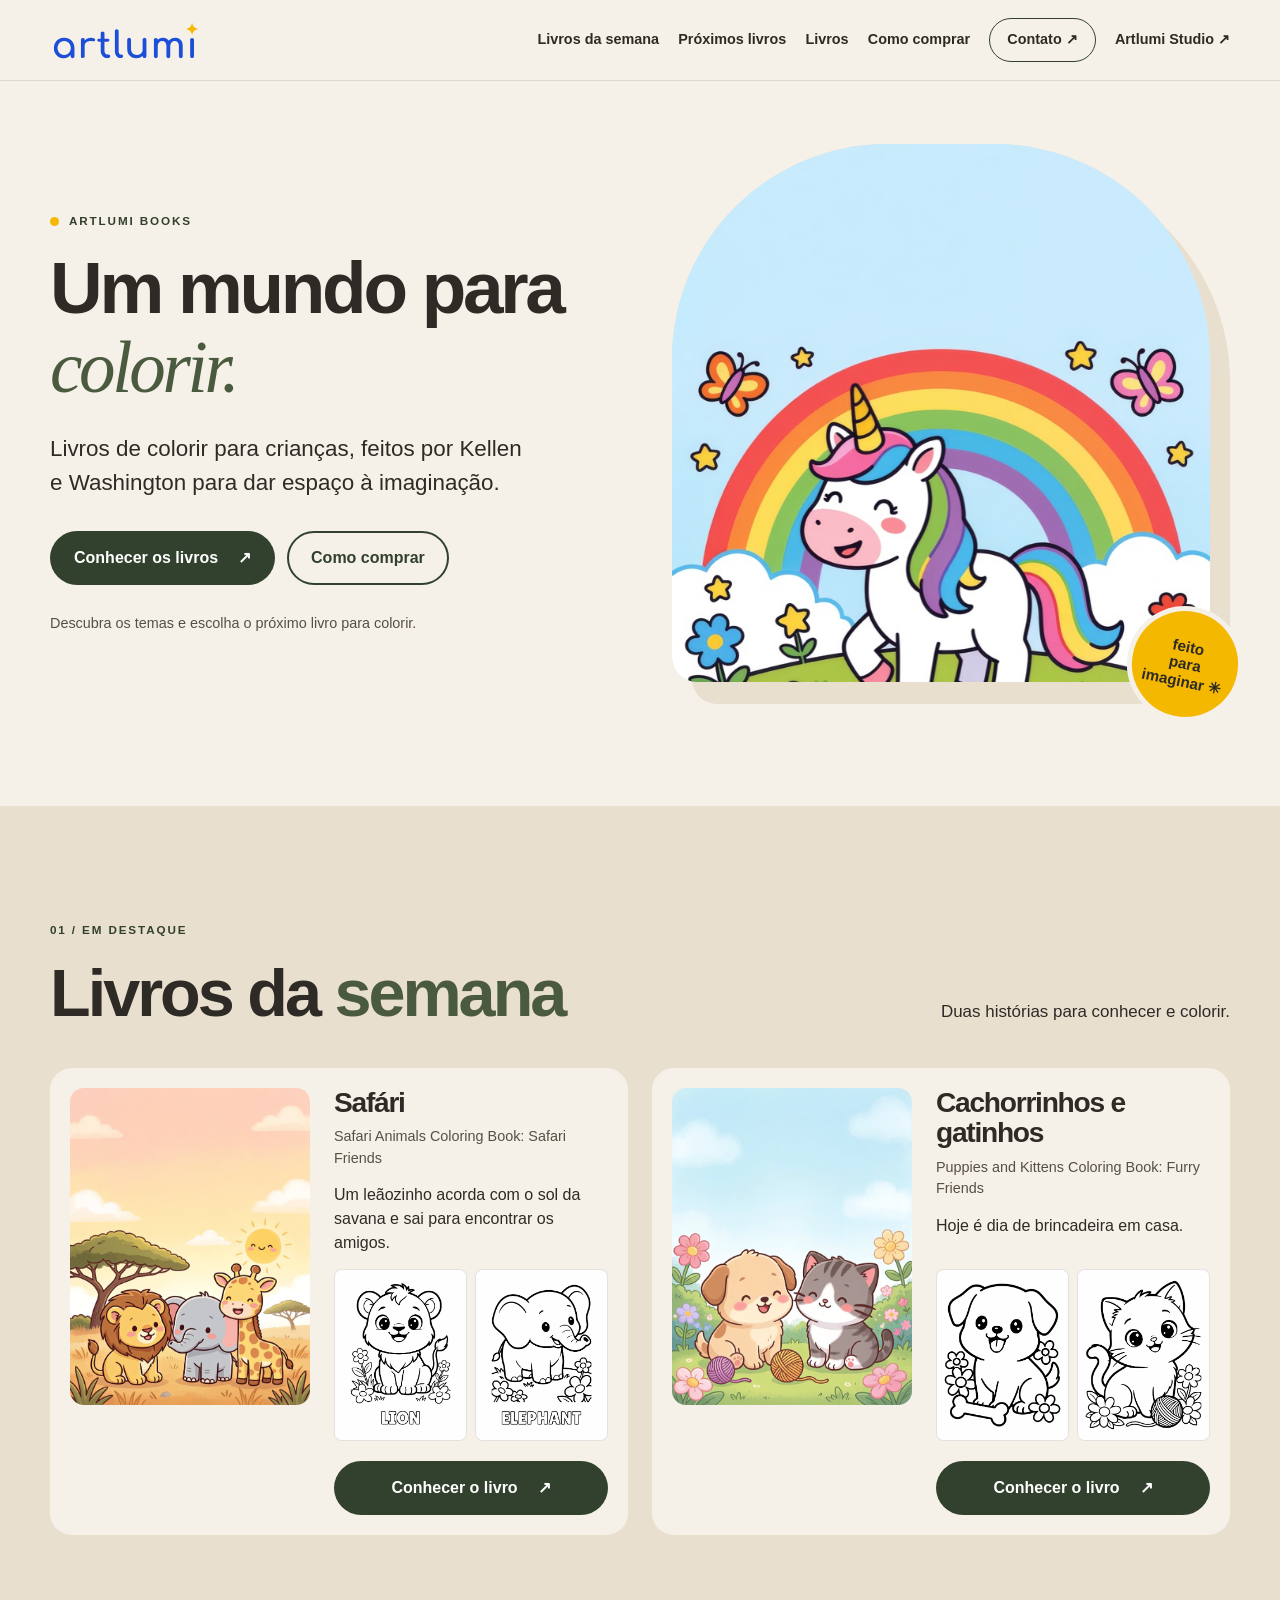
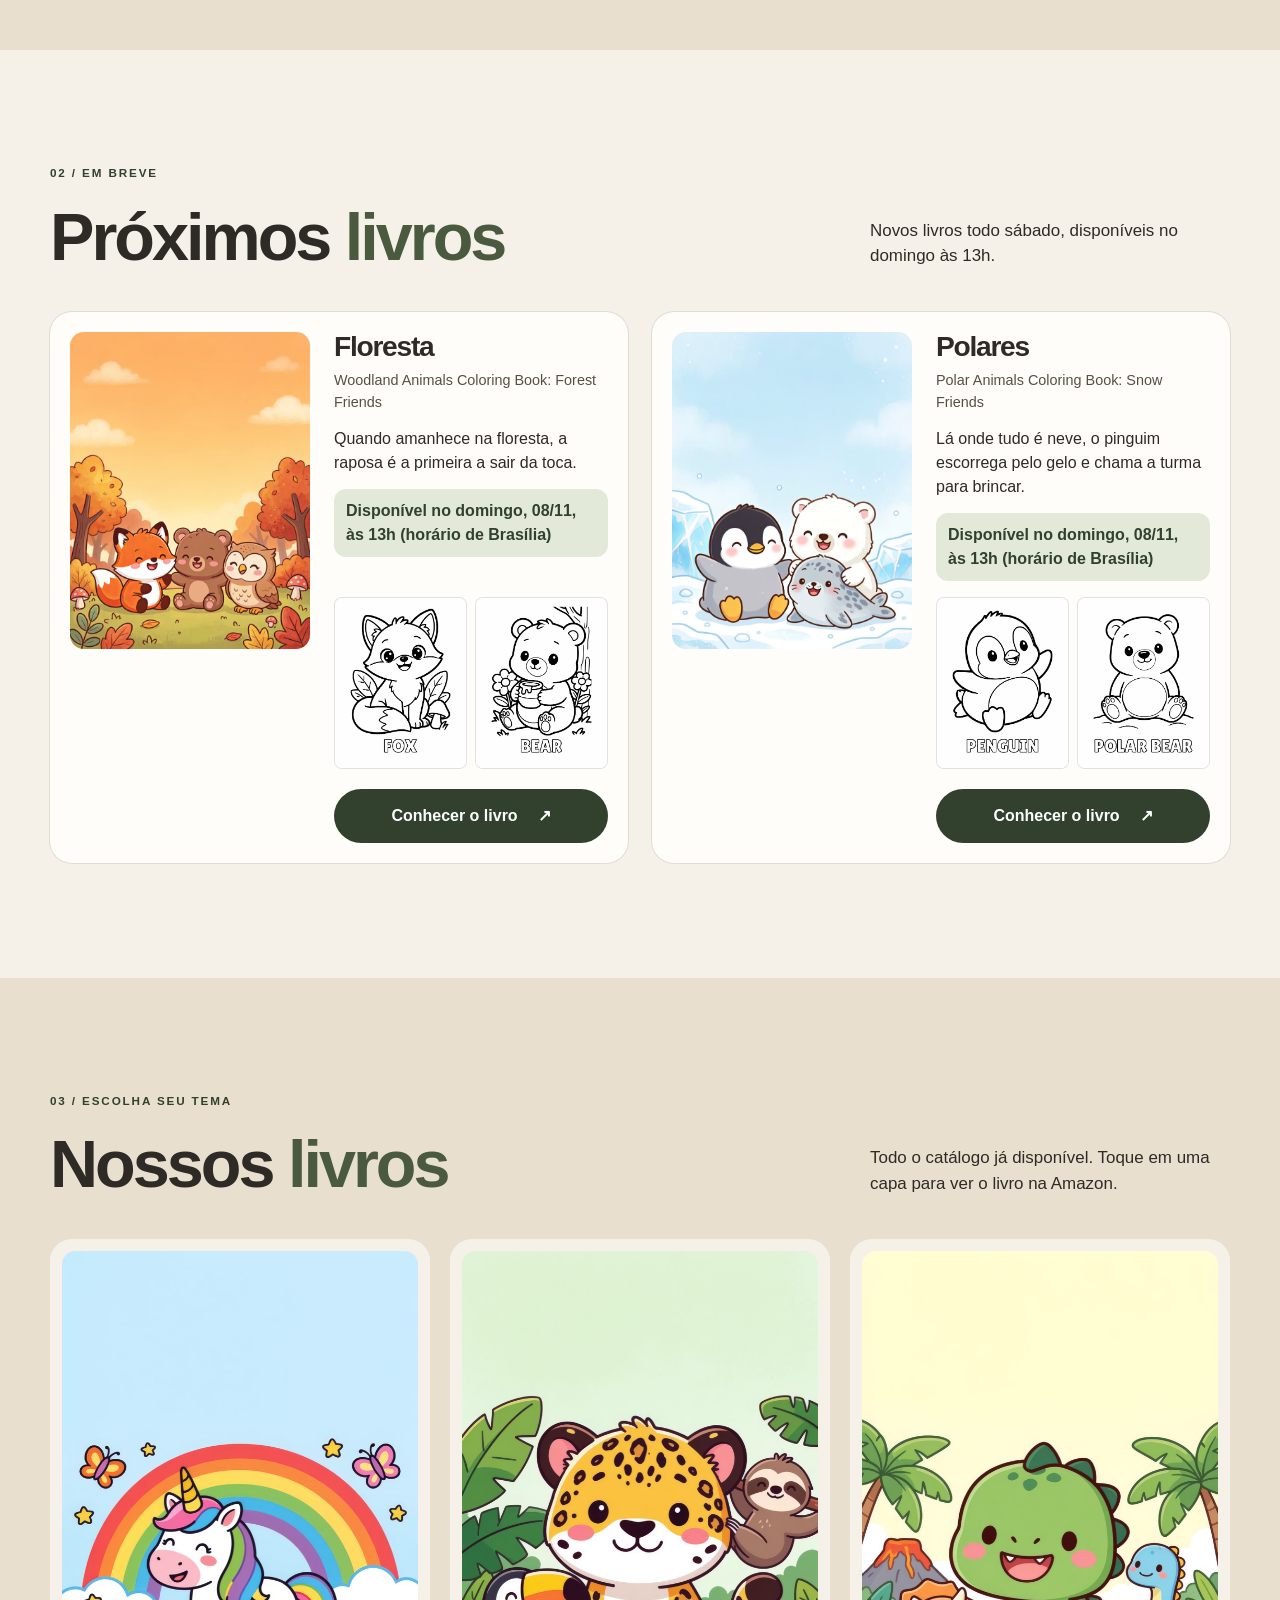
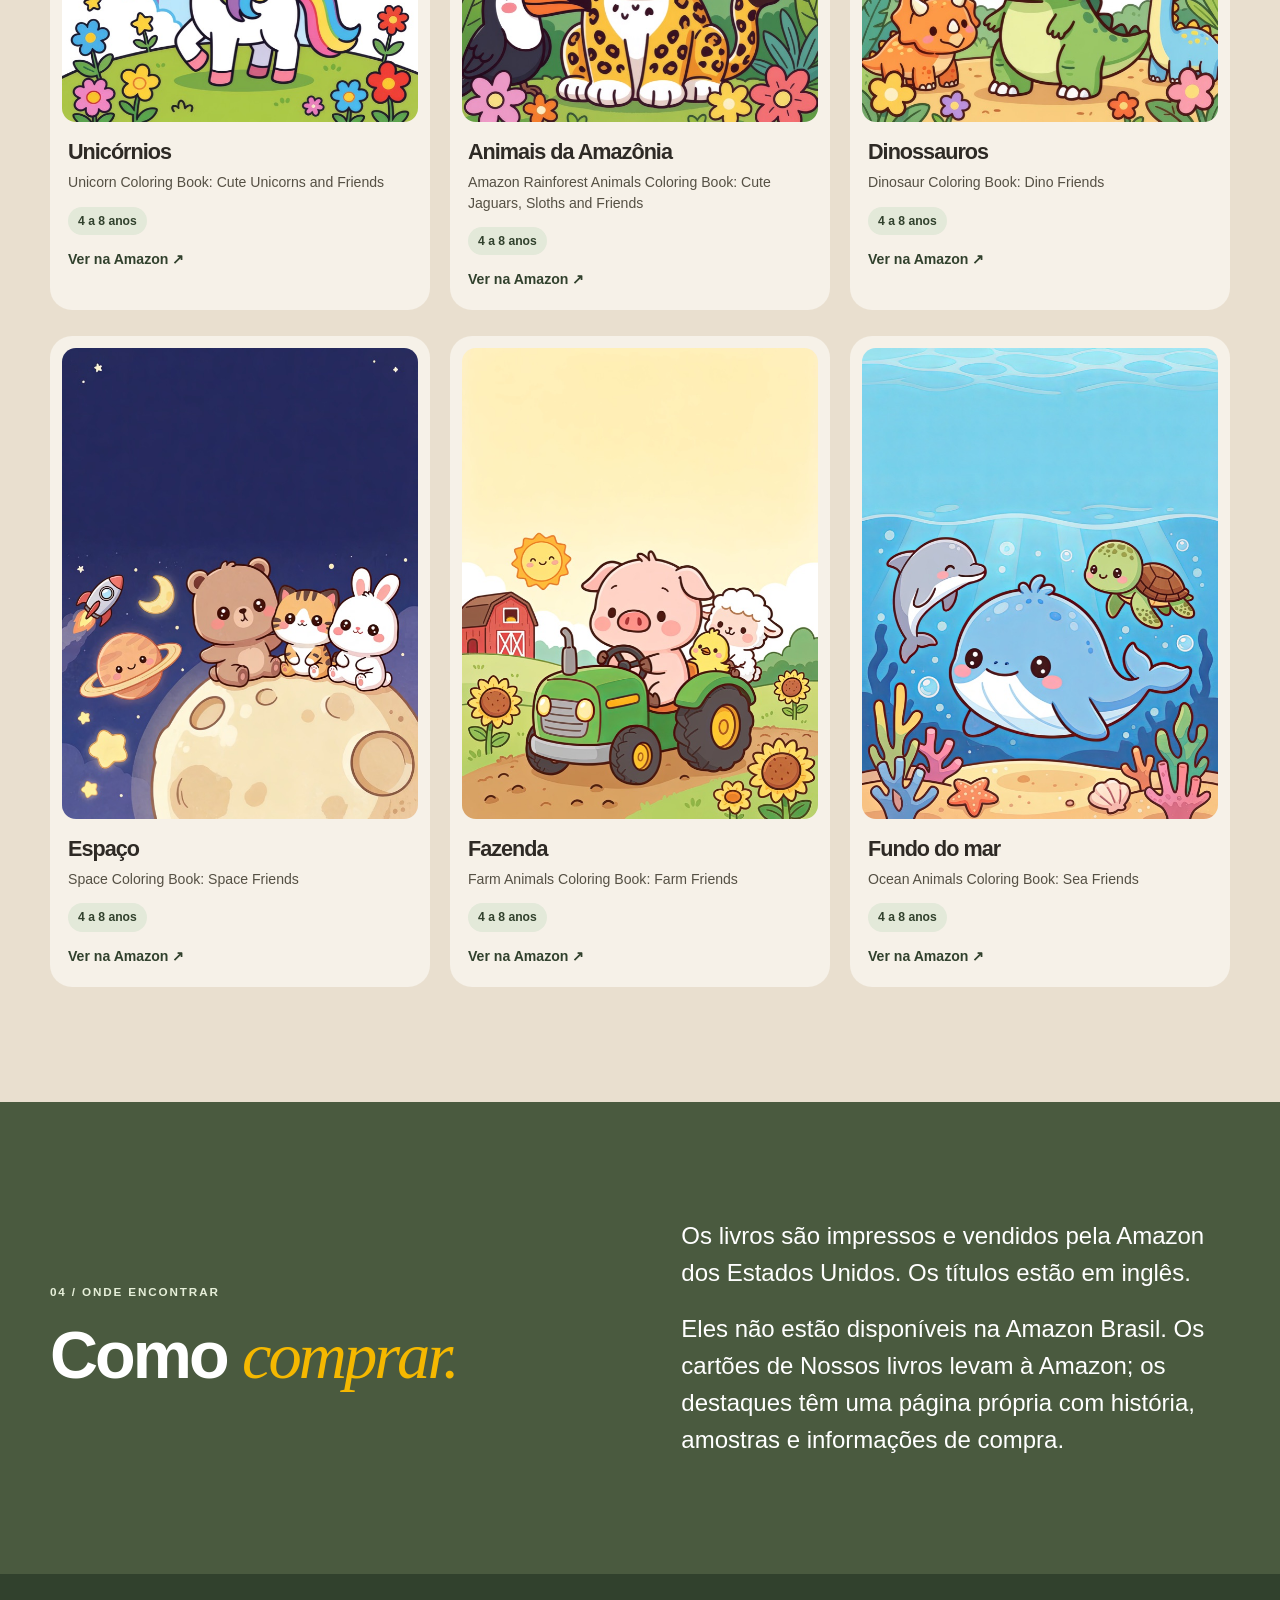
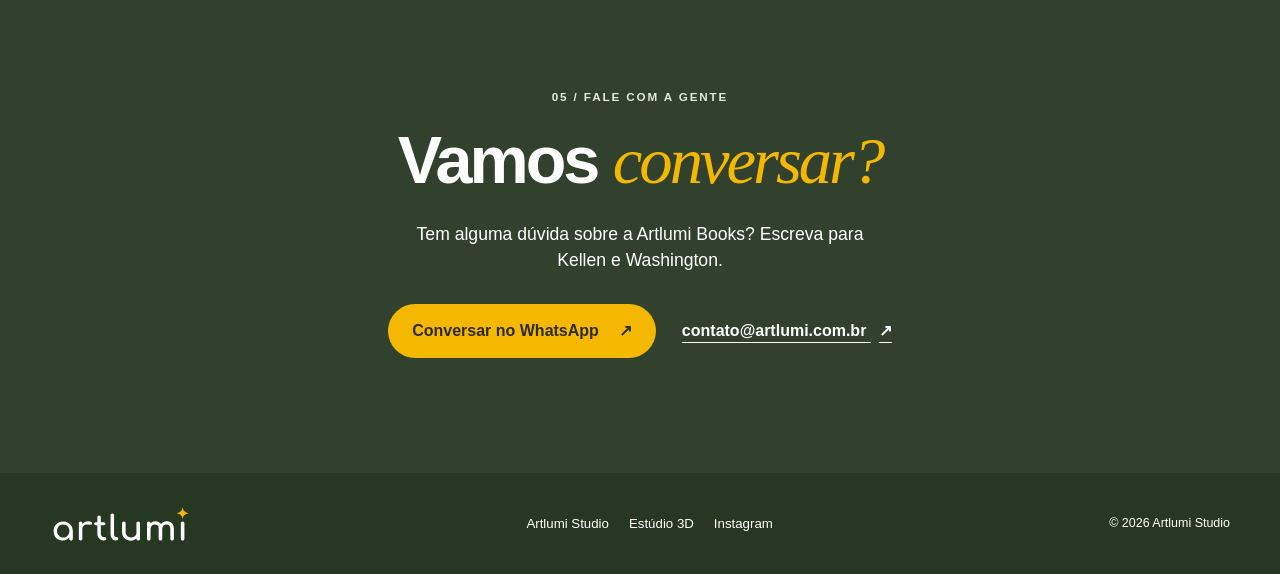
==== commit f072d4b8: "Corrige cache do CSS e layout das seções semanais Co-Authored-By: Claude Opus 5.5 <noreply@anthropic" ====
--- a/index.html
+++ b/index.html
@@ -14,8 +14,8 @@
     <meta name="theme-color" content="#F6F1E8">
     <title>Artlumi Books | Livros de colorir infantis</title>
     <link rel="icon" type="image/svg+xml" href="assets/img/logo-artlumi.svg">
-    <link rel="stylesheet" href="assets/style.css">
-    <script src="assets/site.js" defer></script>
+    <link rel="stylesheet" href="assets/style.css?v=20261031b">
+    <script src="assets/site.js?v=20261031b" defer></script>
   </head>
   <body>
     <header class="site-header">
@@ -62,7 +62,7 @@
       <section class="section featured-section" id="livros-da-semana" aria-labelledby="titulo-livros-da-semana">
         <div class="container">
           <div class="section-heading">
-            <div><p class="eyebrow">01 / EM DESTAQUE</p><h2 id="titulo-livros-da-semana">Livros da semana</h2></div>
+            <div><p class="eyebrow">01 / EM DESTAQUE</p><h2 id="titulo-livros-da-semana">Livros da <span>semana</span></h2></div>
             <p>Duas histórias para conhecer e colorir.</p>
           </div>
           <div class="feature-grid">
@@ -105,7 +105,7 @@
       <section class="section featured-section" id="proximos-livros" aria-labelledby="titulo-proximos-livros">
         <div class="container">
           <div class="section-heading">
-            <div><p class="eyebrow">02 / EM BREVE</p><h2 id="titulo-proximos-livros">Próximos livros</h2></div>
+            <div><p class="eyebrow">02 / EM BREVE</p><h2 id="titulo-proximos-livros">Próximos <span>livros</span></h2></div>
             <p>Novos livros todo sábado, disponíveis no domingo às 13h.</p>
           </div>
           <div class="feature-grid">
--- a/assets/style.css
+++ b/assets/style.css
@@ -60,14 +60,17 @@
 .media-sticker { position: absolute; right: -13px; bottom: -18px; display: grid; place-items: center; width: 116px; height: 116px; border: 5px solid var(--cream); border-radius: 50%; color: var(--ink); background: var(--yellow); font-size: .95rem; font-weight: 800; line-height: 1.12; text-align: center; transform: rotate(12deg); }
 
 .books-section { background: var(--beige); }
-.featured-section:nth-of-type(3) { background: var(--beige); }
+#livros-da-semana { background: var(--beige); }
+#proximos-livros { background: var(--cream); }
 .section-heading { display: flex; align-items: end; justify-content: space-between; gap: 30px; margin-bottom: 38px; }
 .section-heading h2 span { color: var(--green); }
 .section-heading > p { max-width: 360px; margin: 0 0 5px; font-size: 1.06rem; }
 .feature-grid { display: grid; grid-template-columns: repeat(2, minmax(0, 1fr)); gap: 24px; }
 .feature-card { min-width: 0; }
-.feature-card > a { display: grid; grid-template-columns: minmax(0, .8fr) minmax(0, 1fr); gap: 24px; height: 100%; padding: 20px; border-radius: var(--radius); background: var(--cream); text-decoration: none; transition: transform .2s ease, box-shadow .2s ease; }
+.feature-card > a { display: grid; grid-template-columns: minmax(0, 240px) minmax(0, 1fr); gap: 24px; height: 100%; padding: 20px; border-radius: var(--radius); background: var(--cream); text-decoration: none; transition: transform .2s ease, box-shadow .2s ease; }
 .feature-card > a:hover { transform: translateY(-4px); box-shadow: 0 14px 26px rgba(46,42,37,.12); }
+#proximos-livros .feature-card > a { background: var(--white); box-shadow: 0 0 0 1px rgba(46,42,37,.1); }
+#proximos-livros .feature-card > a:hover { box-shadow: 0 14px 26px rgba(46,42,37,.12); }
 .feature-cover img { width: 100%; height: auto; aspect-ratio: 681 / 900; border-radius: 14px; object-fit: cover; }
 .feature-copy { display: flex; flex-direction: column; align-items: flex-start; min-width: 0; }
 .feature-copy h3 { margin-bottom: 8px; font-size: clamp(1.55rem, 2.2vw, 2.2rem); }
@@ -142,20 +145,17 @@
 .not-found h1 { margin-bottom: 18px; font-size: clamp(3rem, 8vw, 5rem); }
 .not-found p { margin-bottom: 28px; }
 
+@media (max-width: 1100px) {
+  .feature-grid { grid-template-columns: 1fr; }
+  .feature-pages { max-width: 340px; }
+}
 @media (max-width: 900px) {
   .books-grid { grid-template-columns: repeat(2, minmax(0, 1fr)); }
-  .feature-card > a { grid-template-columns: 1fr; }
-  .feature-cover { max-width: 320px; margin-inline: auto; }
   .footer-inner { flex-wrap: wrap; }
 }
-@media (max-width: 1050px) and (min-width: 721px) {
-  .brand img { width: 120px; }
-  .site-nav a { font-size: .78rem; }
-}
-@media (max-width: 720px) {
+@media (max-width: 1050px) {
   html { scroll-padding-top: 76px; }
   body { padding-top: 68px; }
-  .container { width: min(100% - 32px, 1180px); }
   .header-inner { min-height: 68px; }
   .brand img { width: 124px; }
   .menu-toggle { display: flex; flex-direction: column; align-items: center; justify-content: center; gap: 5px; width: 44px; height: 44px; border: 1px solid var(--green-dark); border-radius: 50%; color: var(--green-dark); background: transparent; cursor: pointer; }
@@ -164,6 +164,9 @@
   .site-nav.is-open { display: flex; }
   .site-nav a { padding: 12px 8px; }
   .site-nav .nav-contact { margin-top: 5px; padding: 12px; text-align: center; }
+}
+@media (max-width: 720px) {
+  .container { width: min(100% - 32px, 1180px); }
   .hero { padding-block: 34px 82px; }
   .hero-grid, .buy-grid { grid-template-columns: 1fr; gap: 30px; }
   .hero-copy { padding: 0; }
@@ -180,7 +183,8 @@
 @media (max-width: 520px) {
   .section { padding-block: 72px; }
   .feature-grid, .sample-grid { grid-template-columns: 1fr; gap: 18px; }
-  .feature-card > a { padding: 16px; }
+  .feature-card > a { grid-template-columns: 1fr; padding: 16px; }
+  .feature-cover { max-width: 320px; margin-inline: auto; width: 100%; }
   .books-grid { grid-template-columns: 1fr; gap: 18px; }
   .hero-actions .button { width: 100%; }
   .contact-actions { flex-direction: column; }
